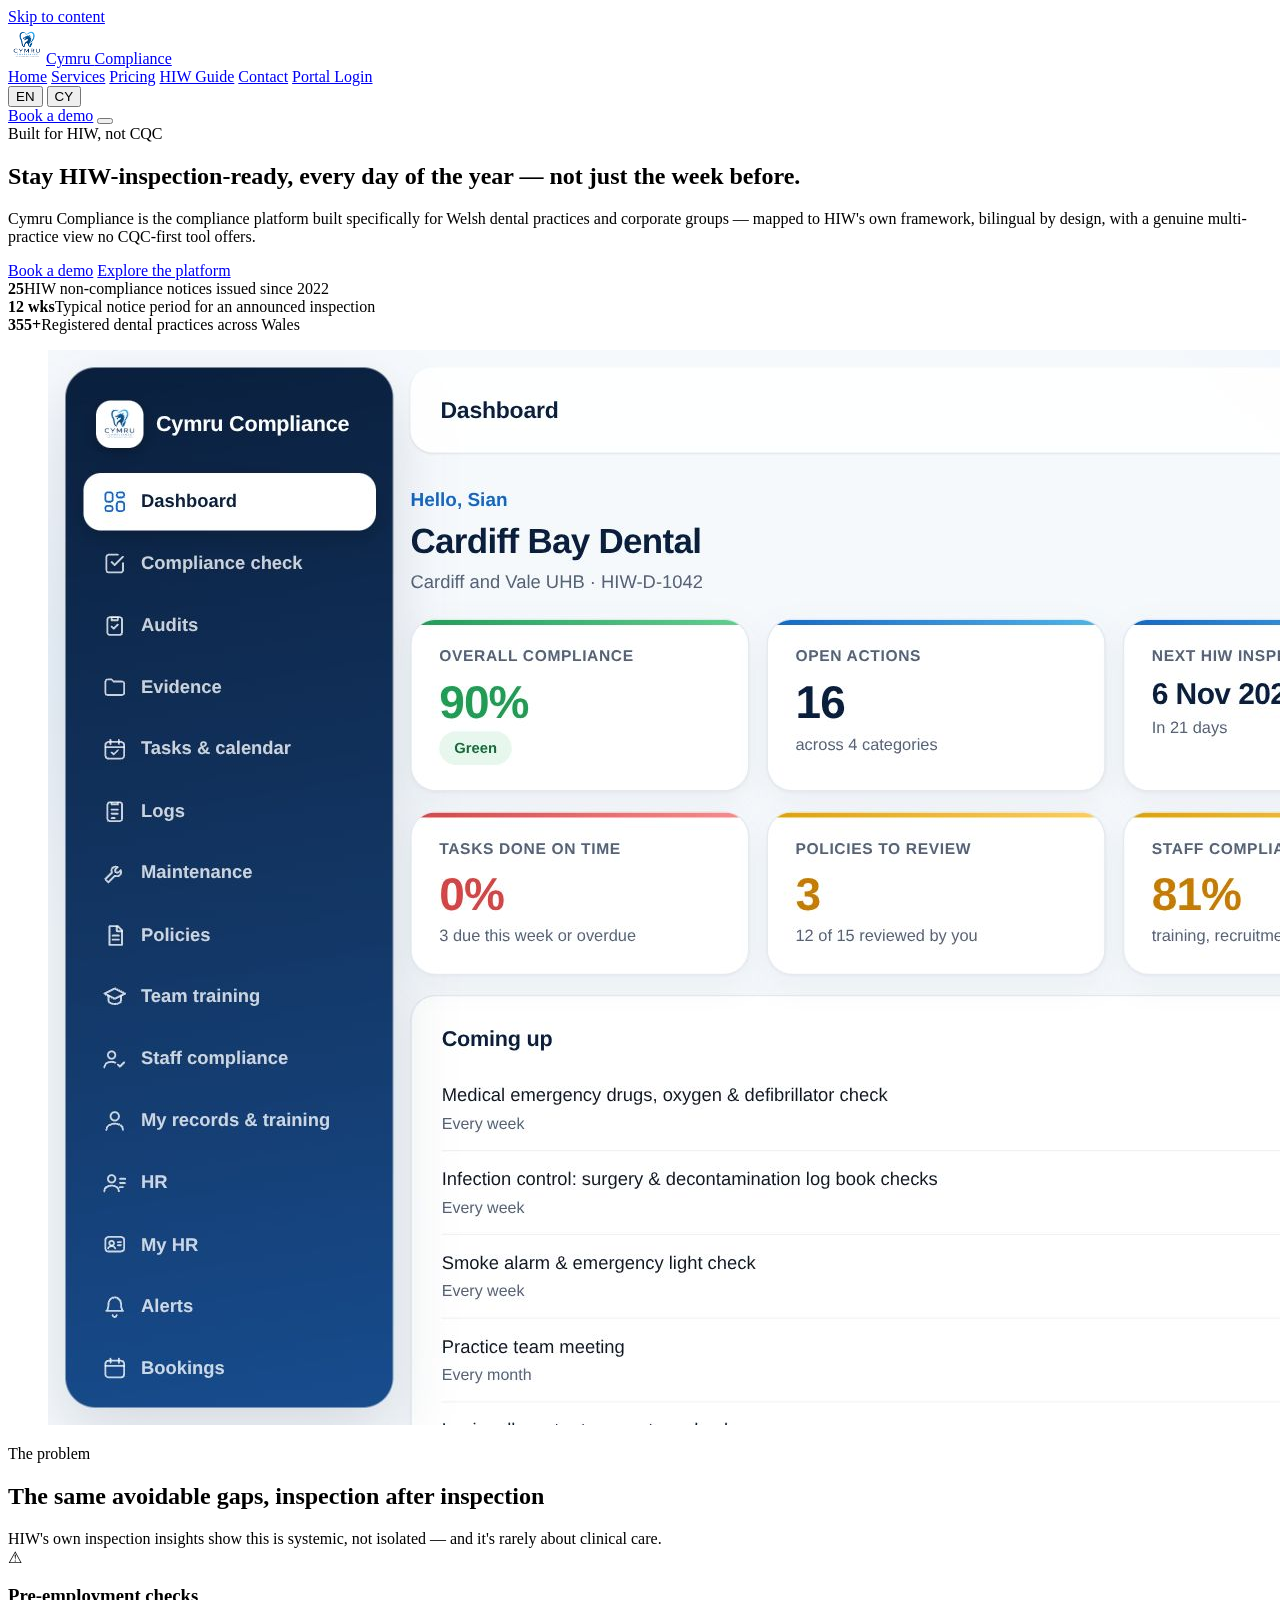
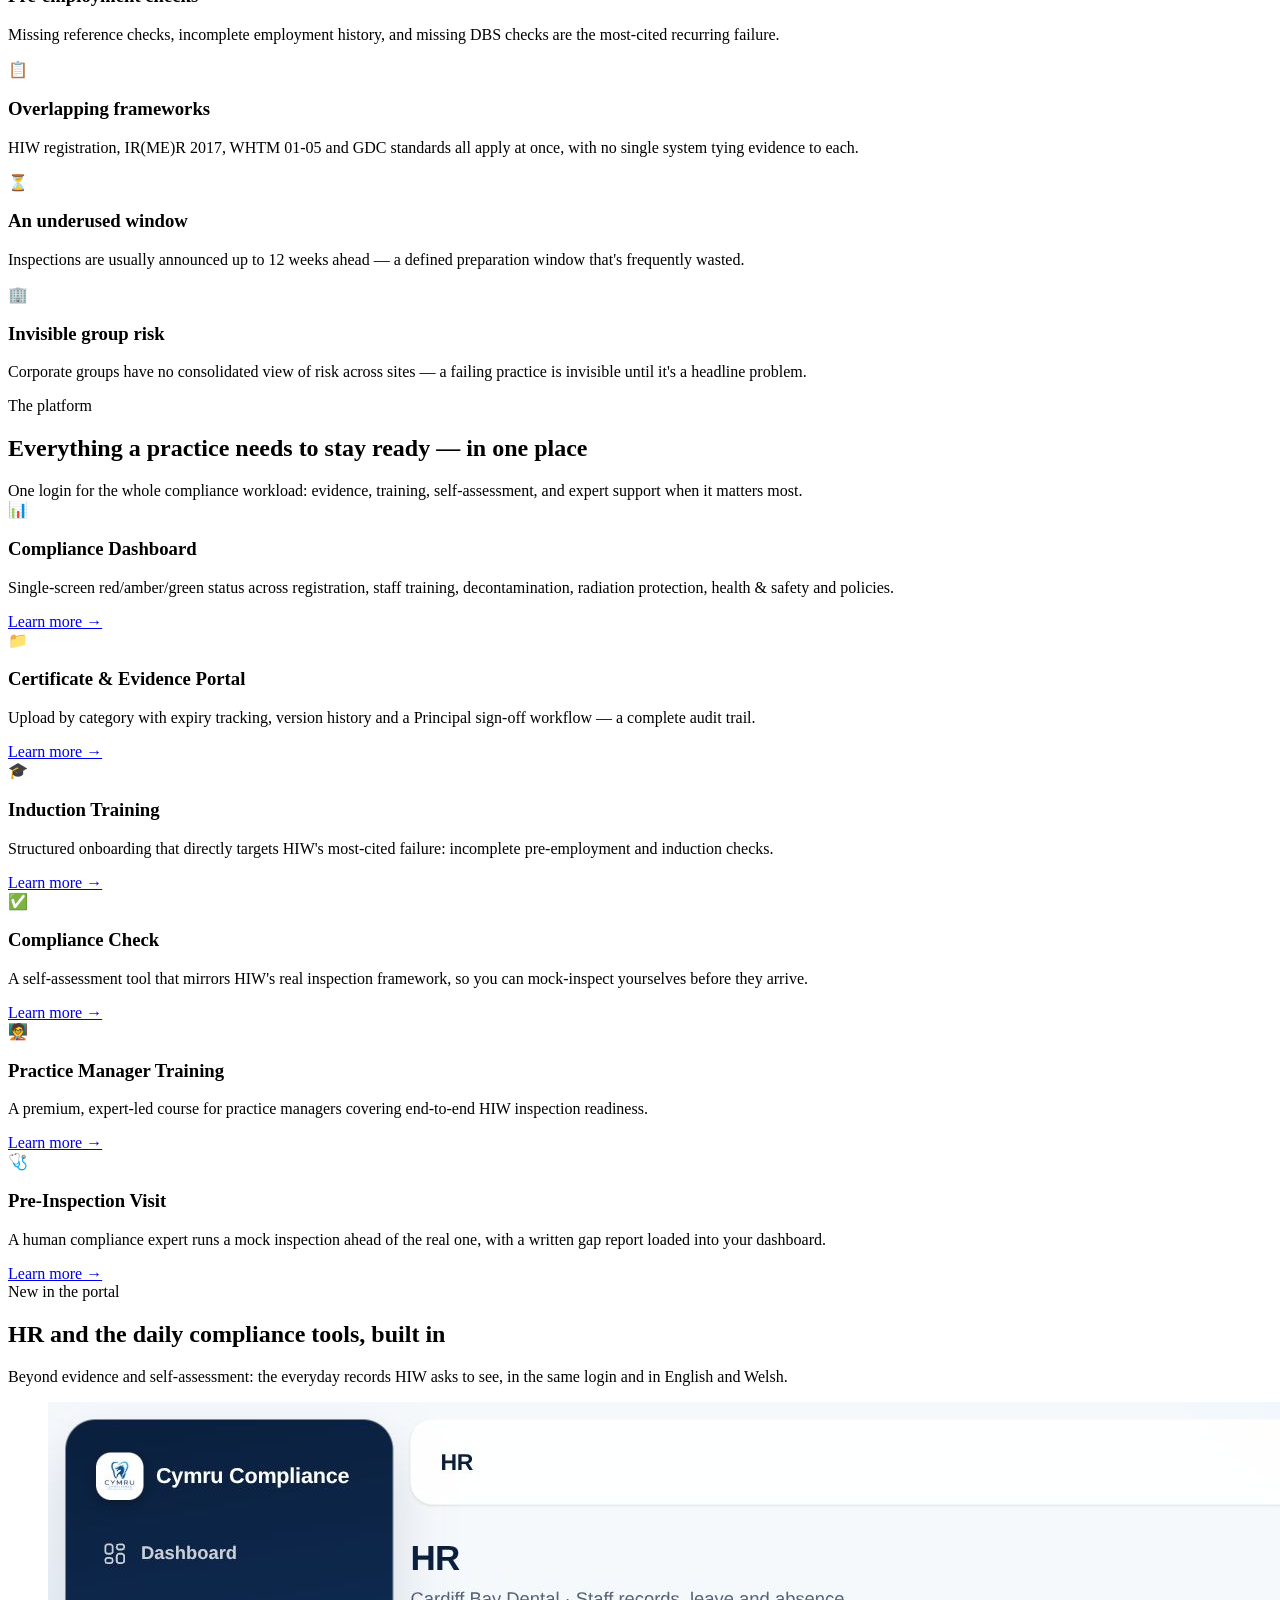
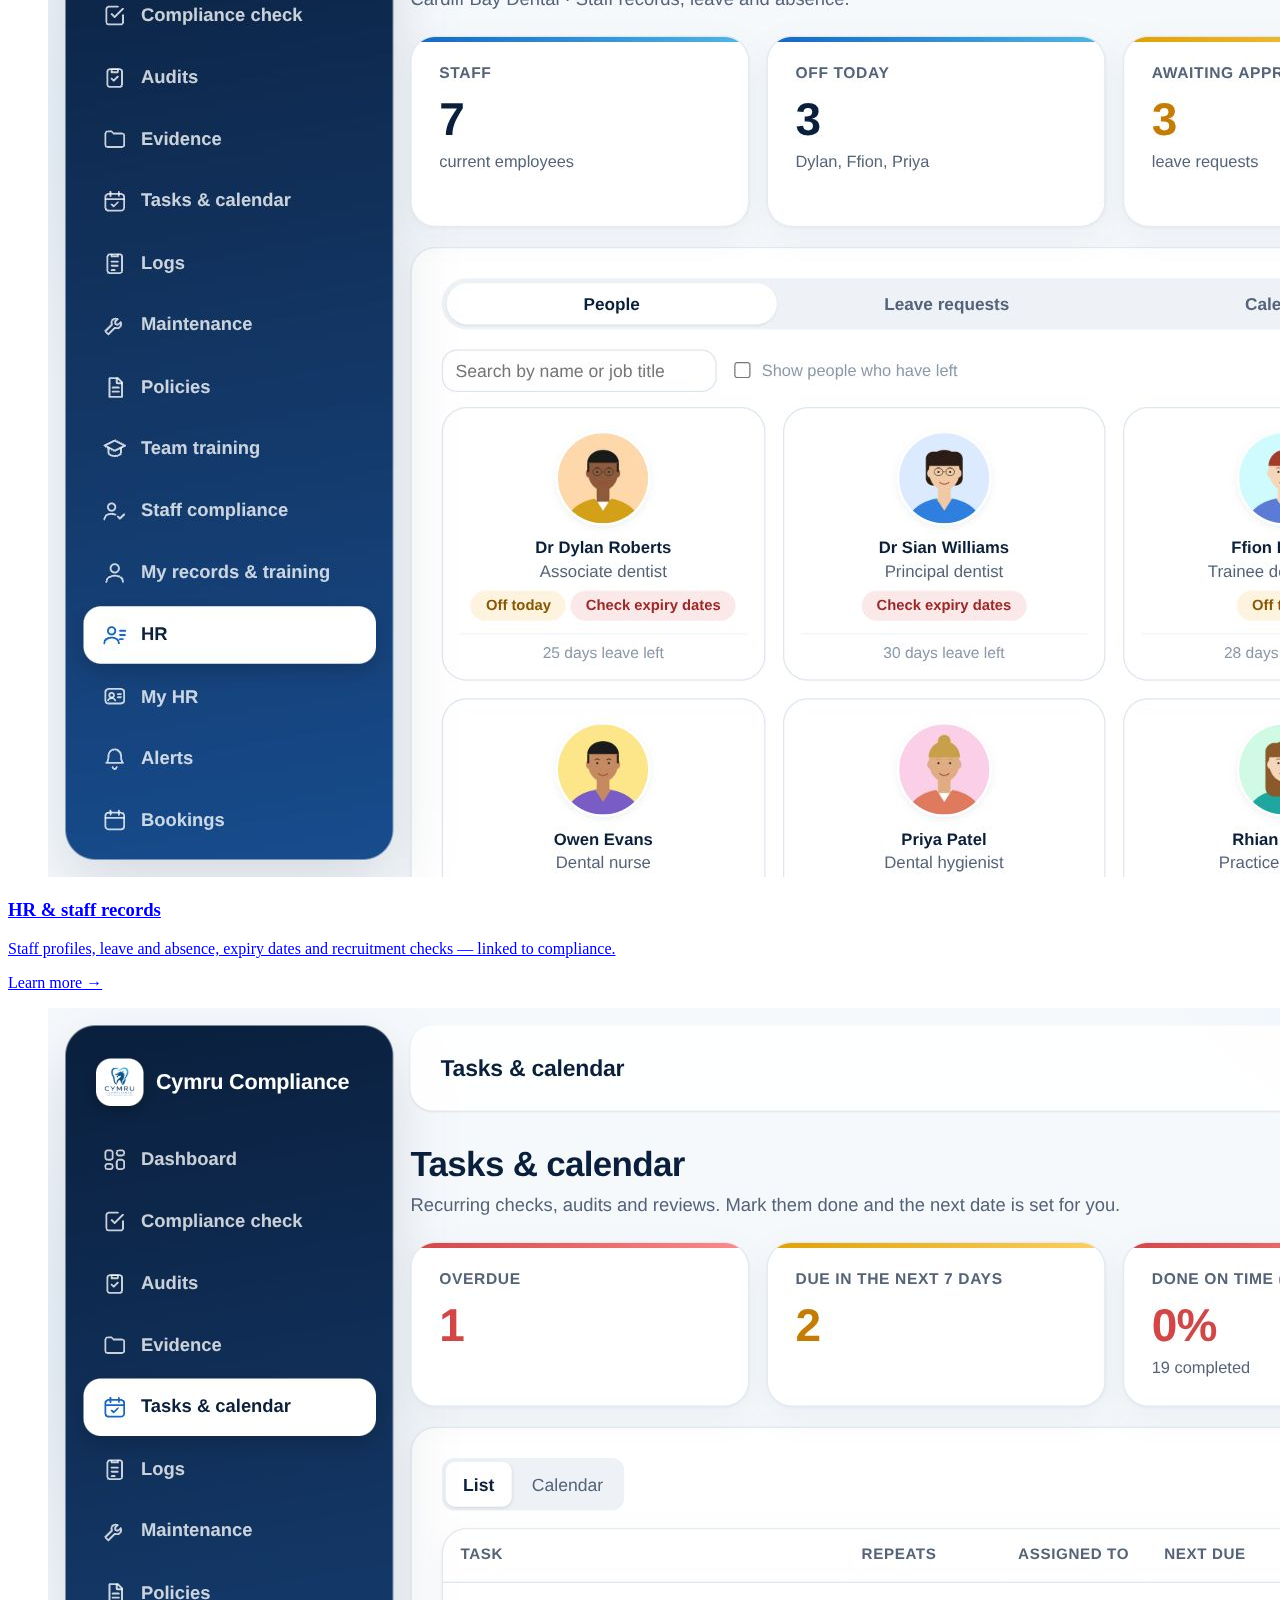
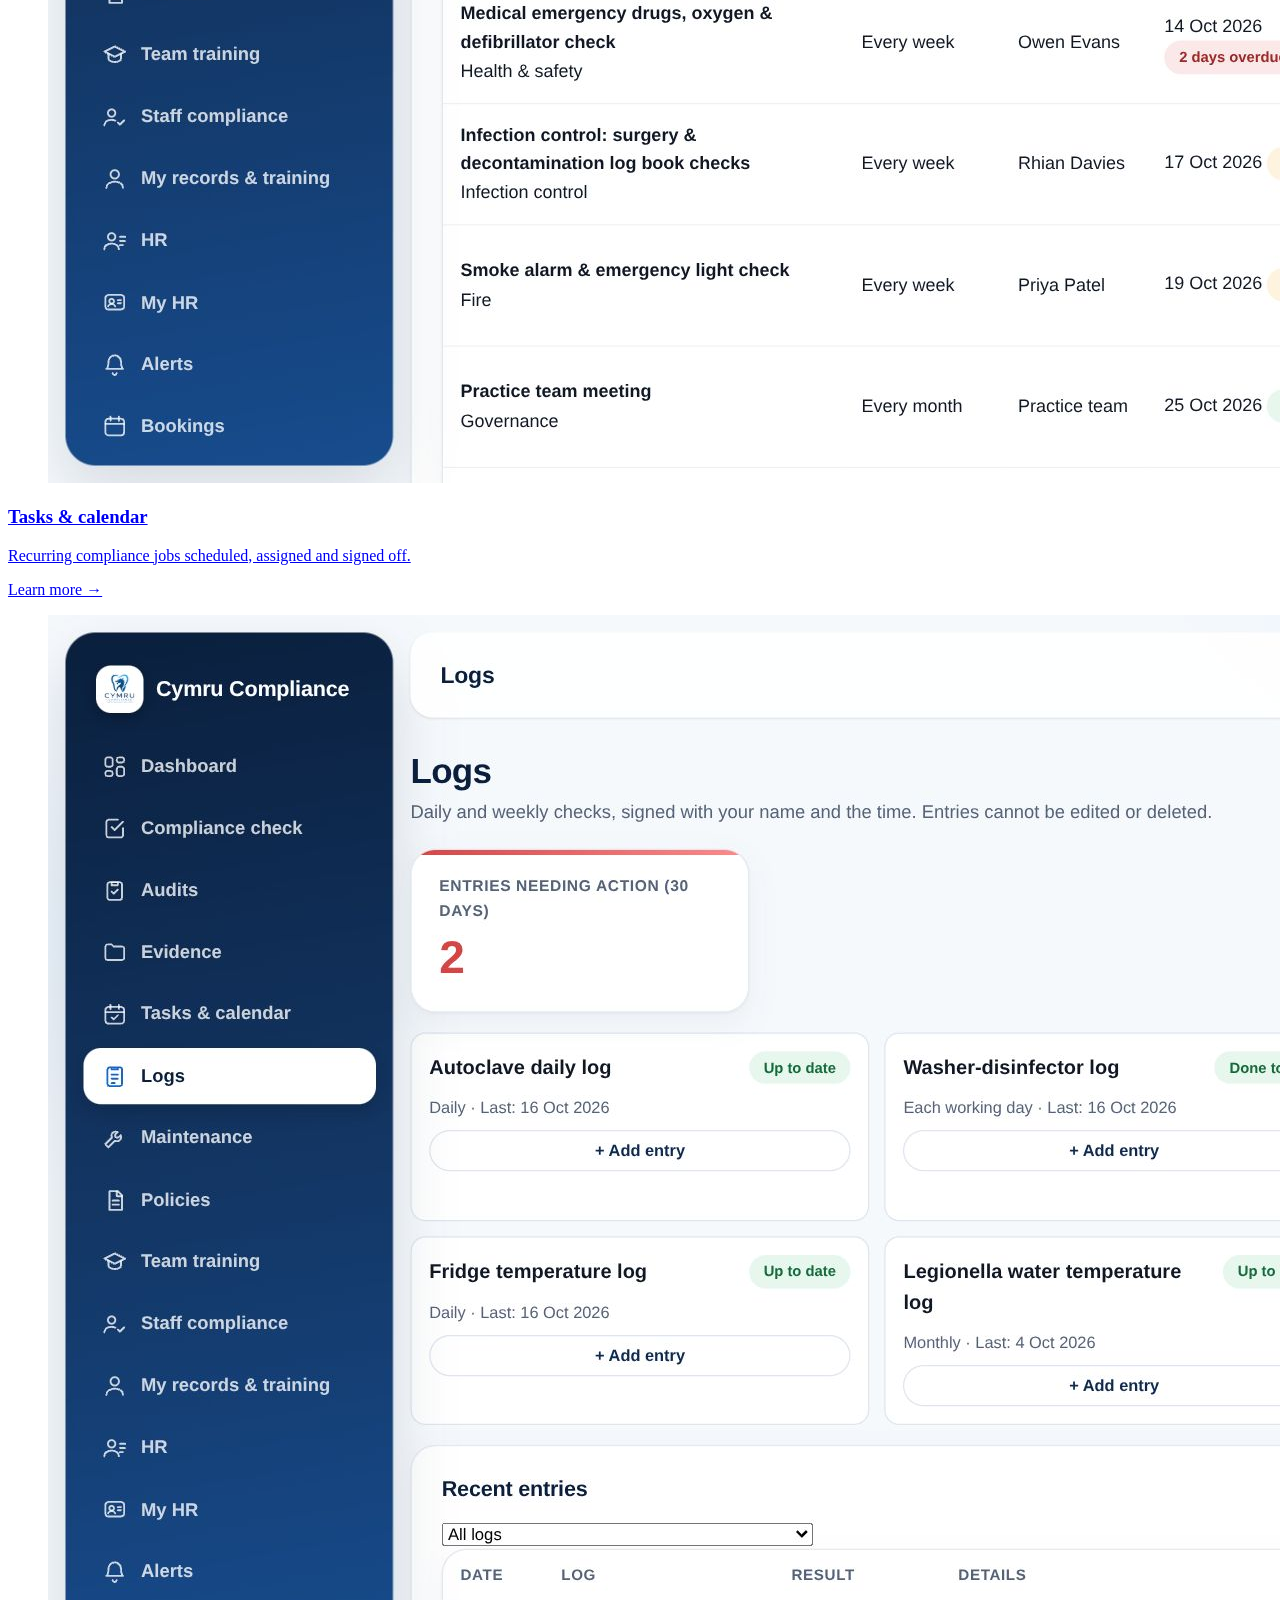
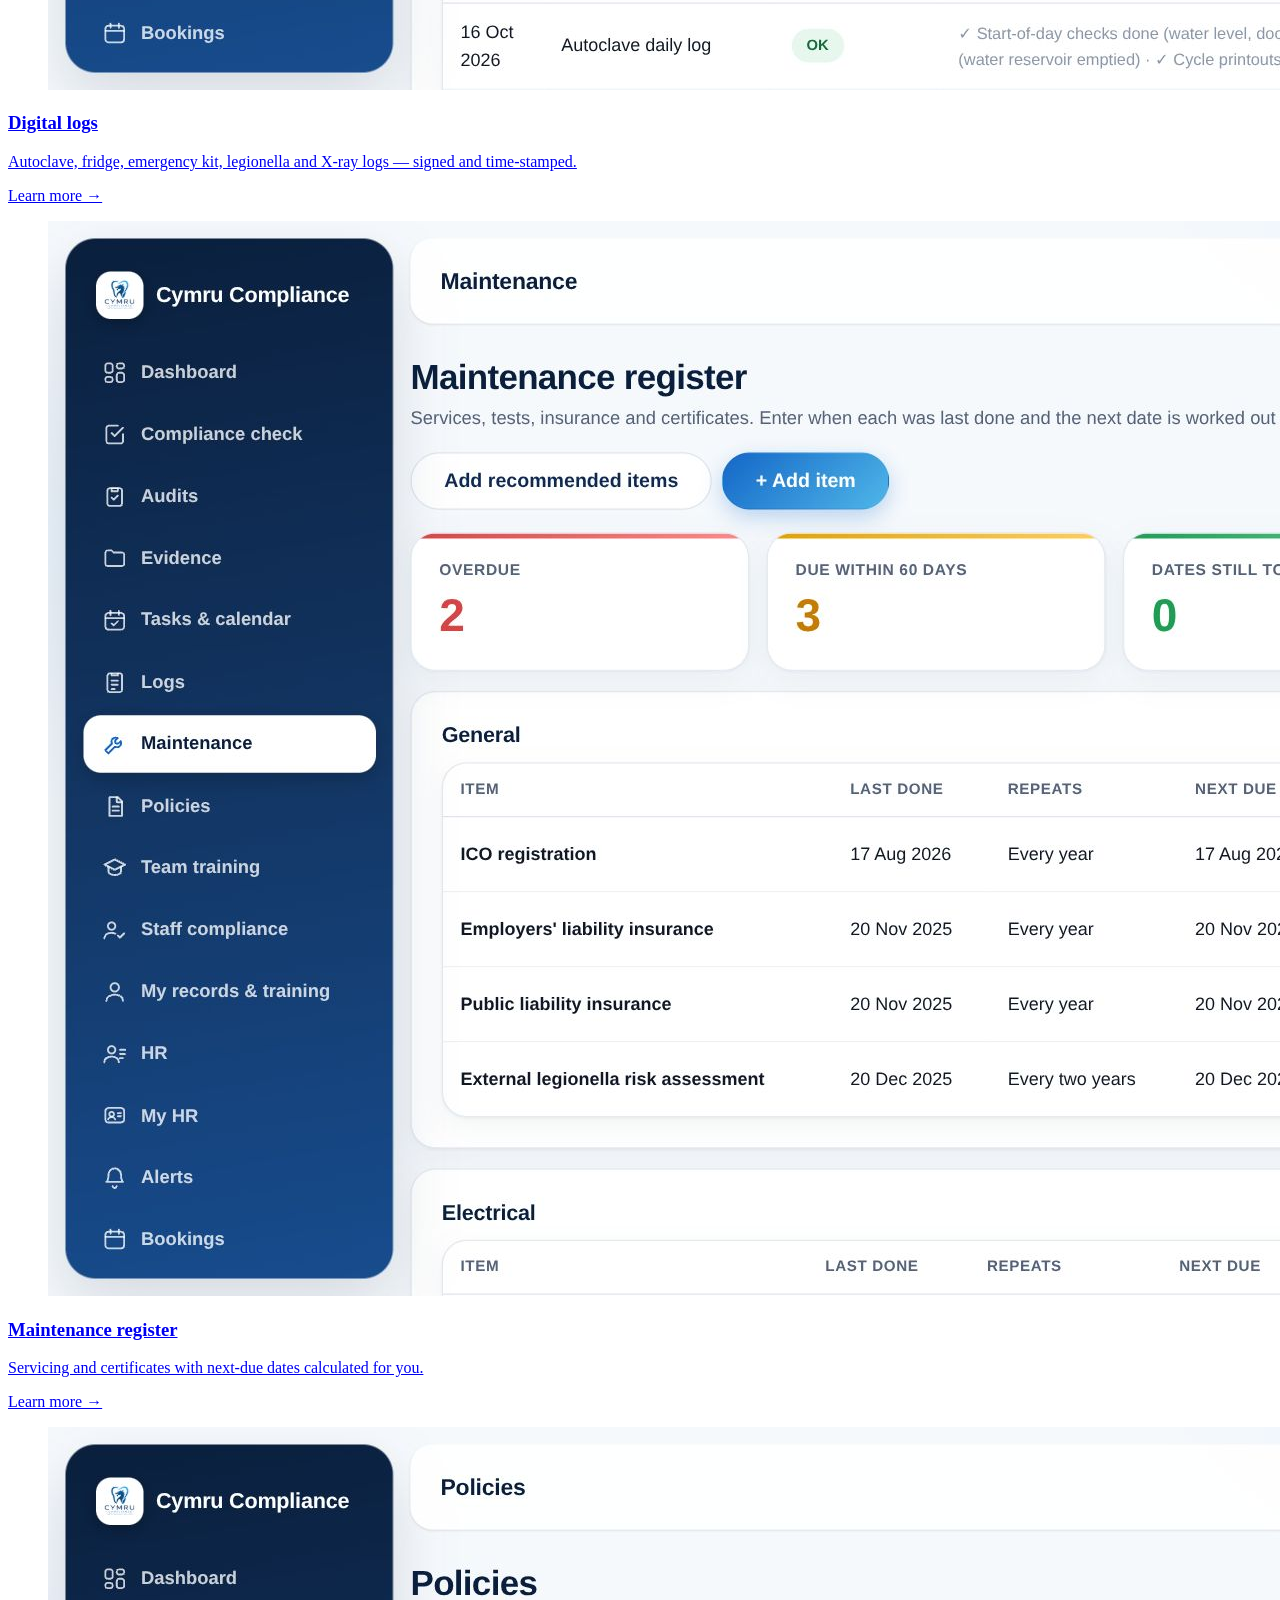
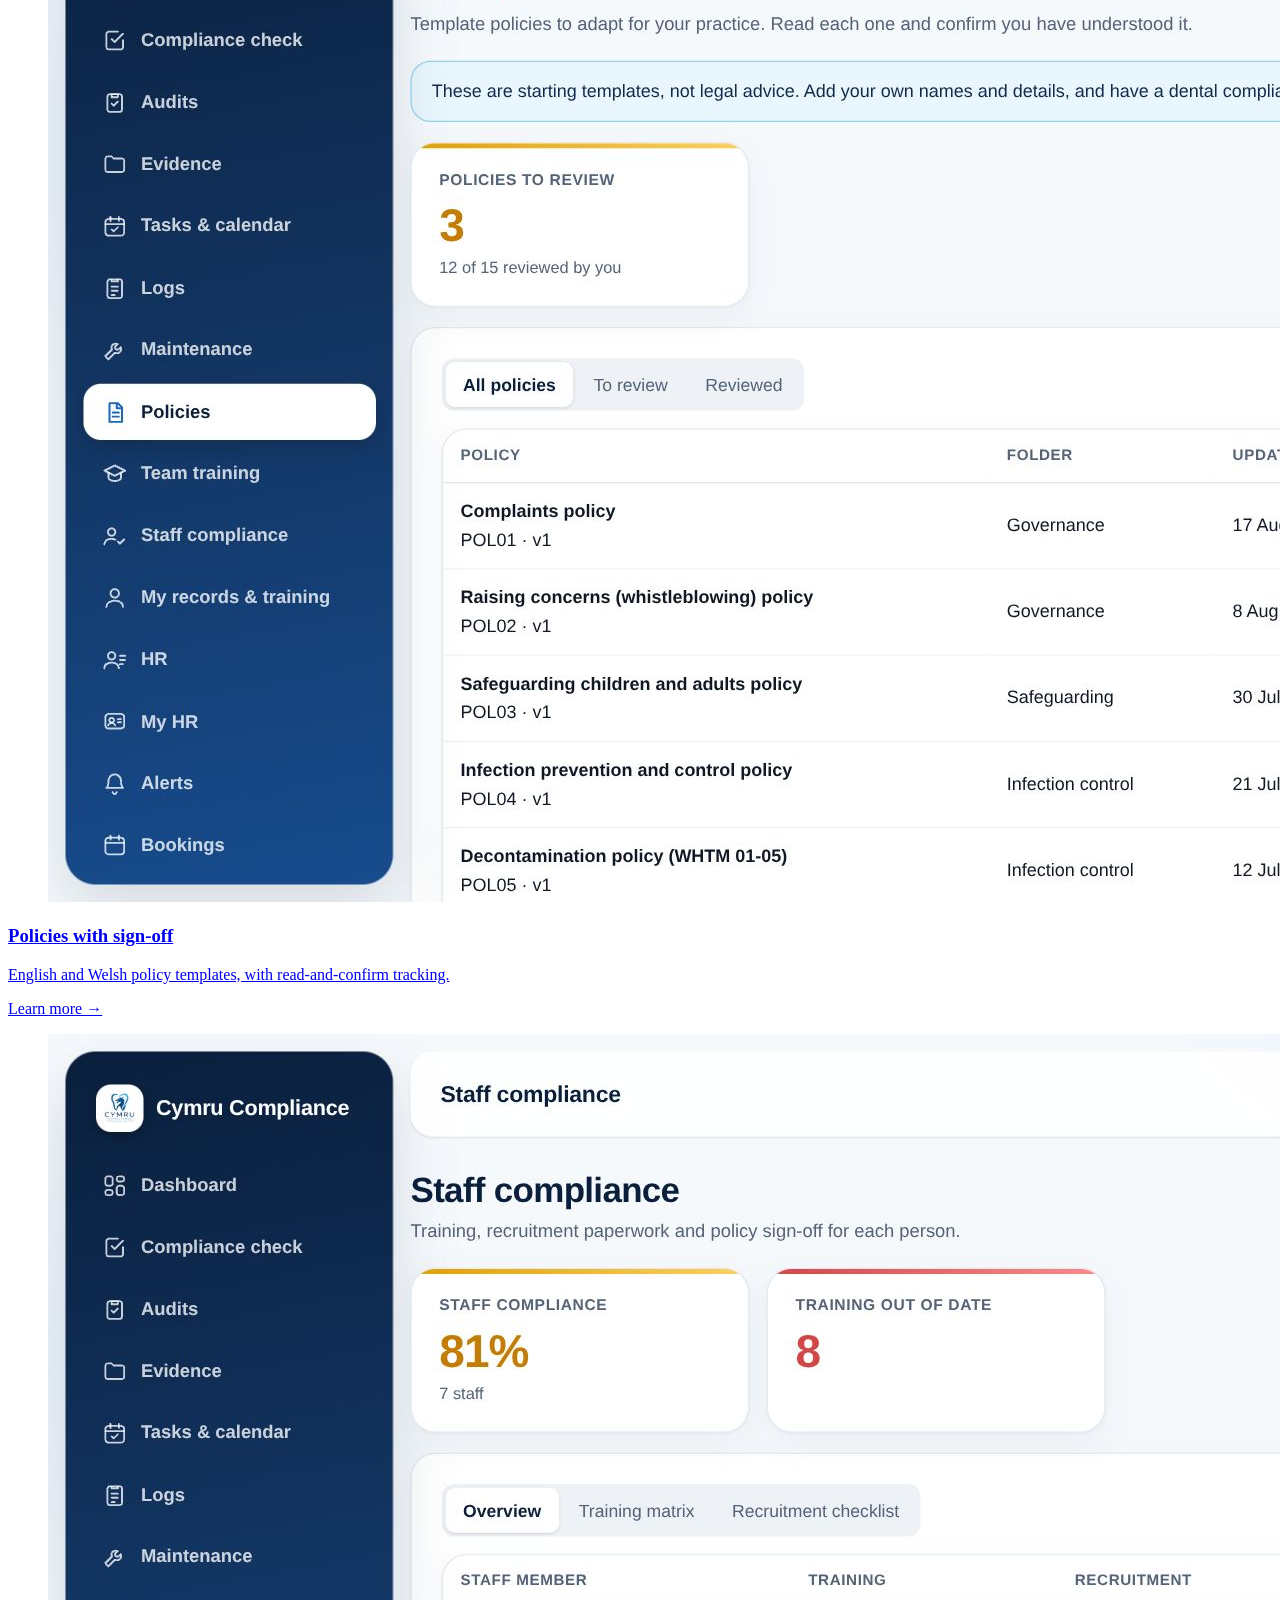
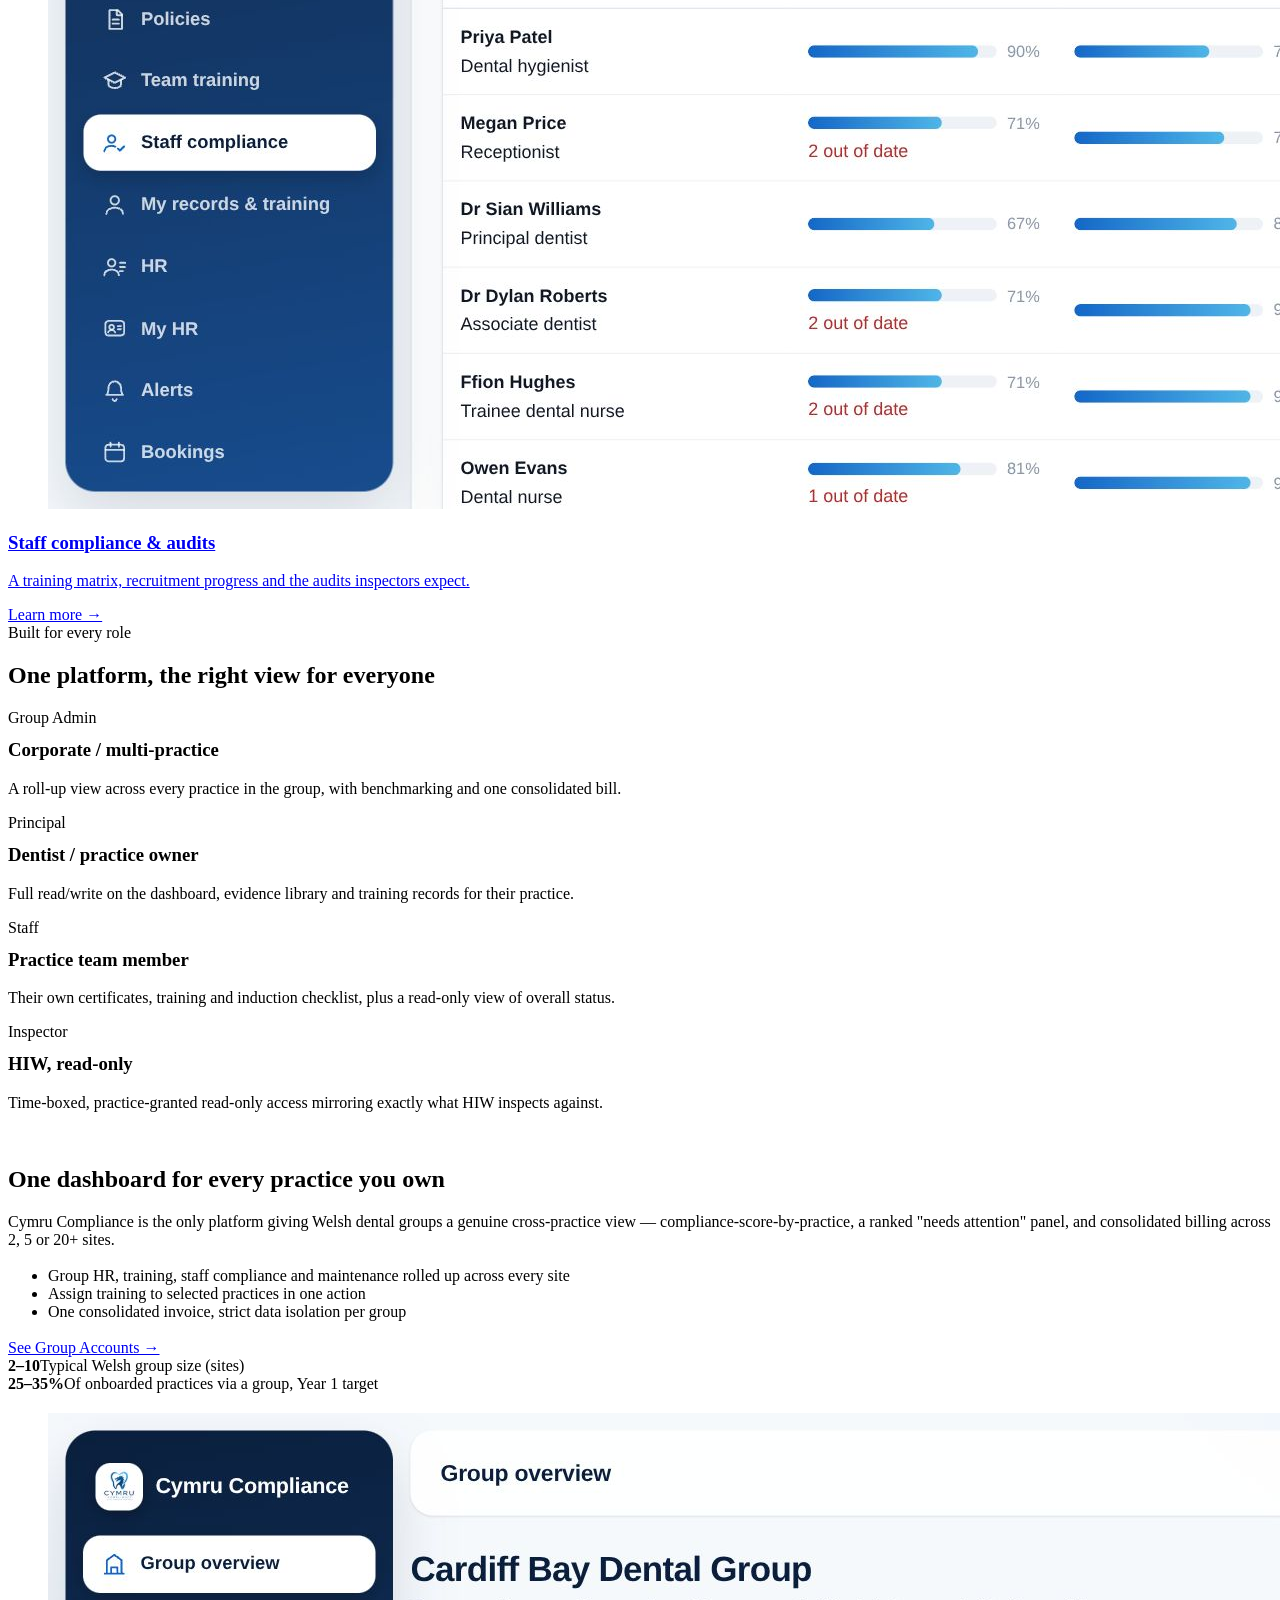
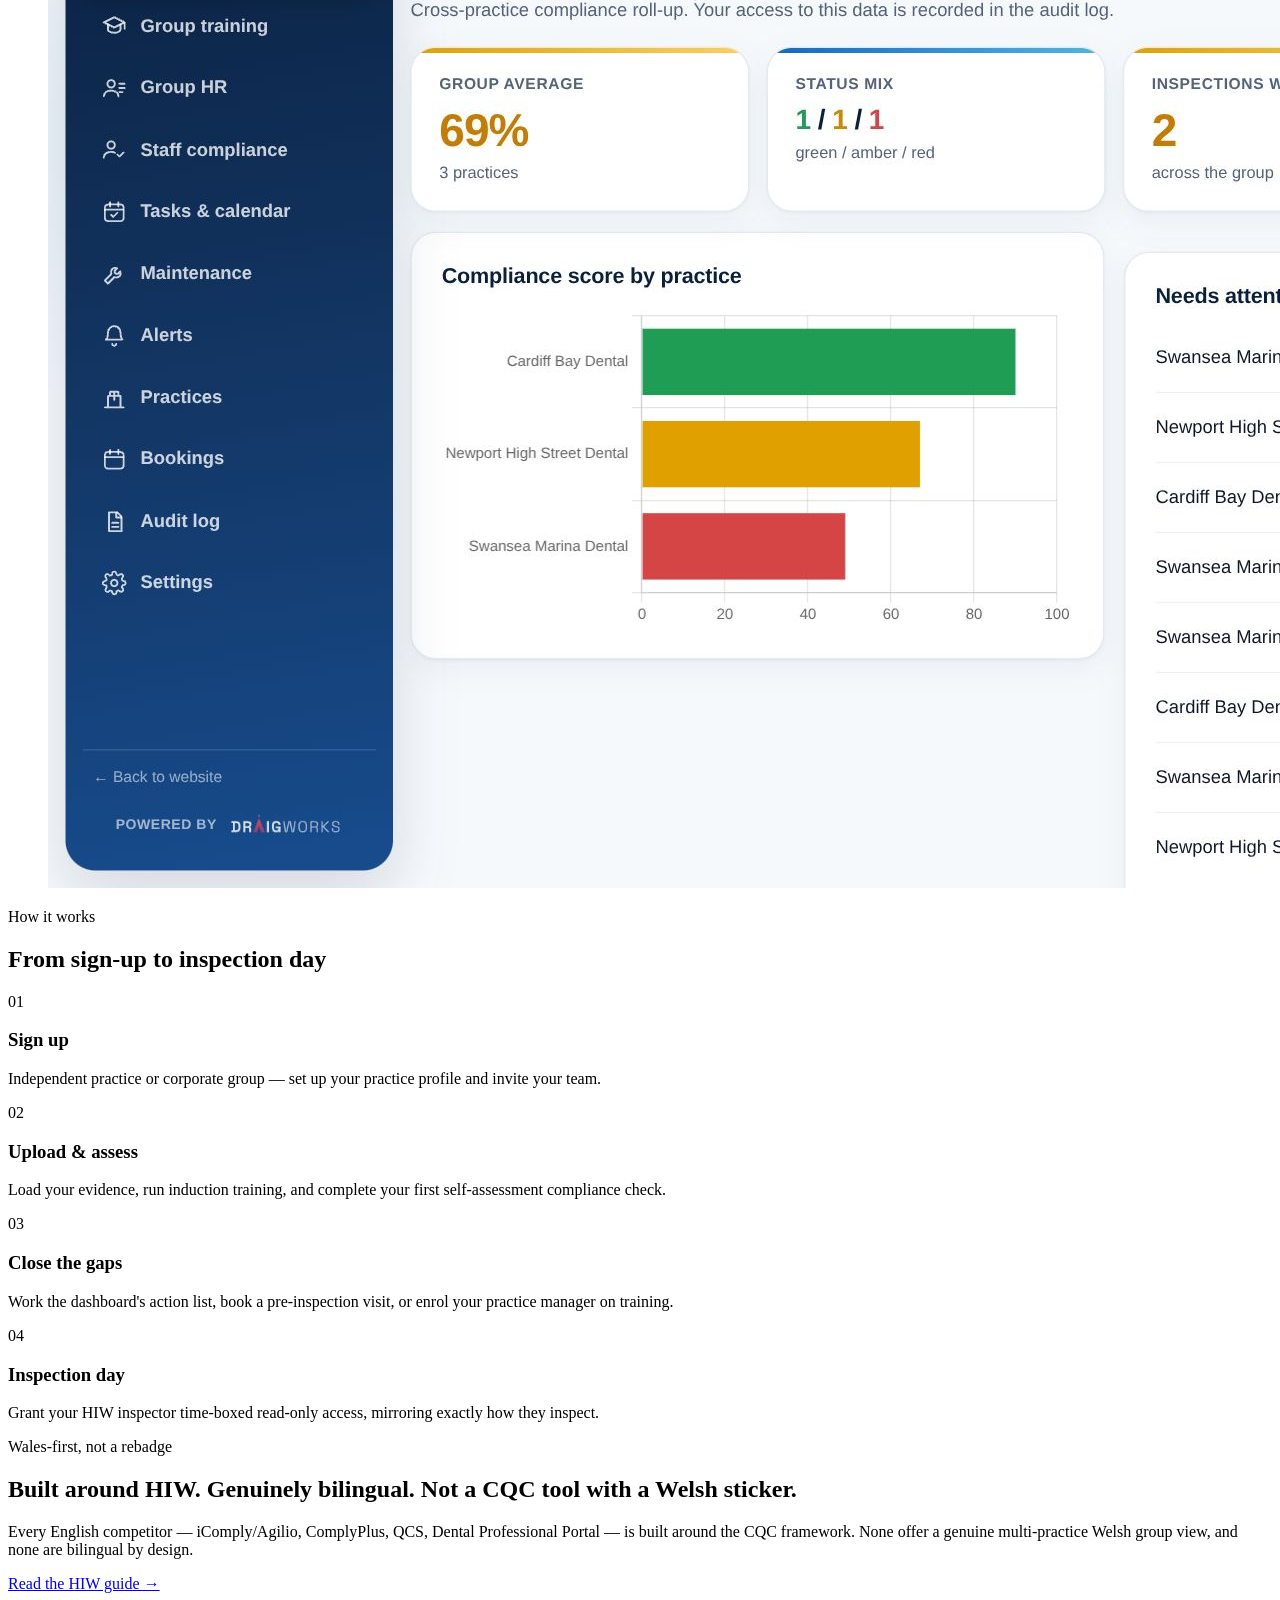
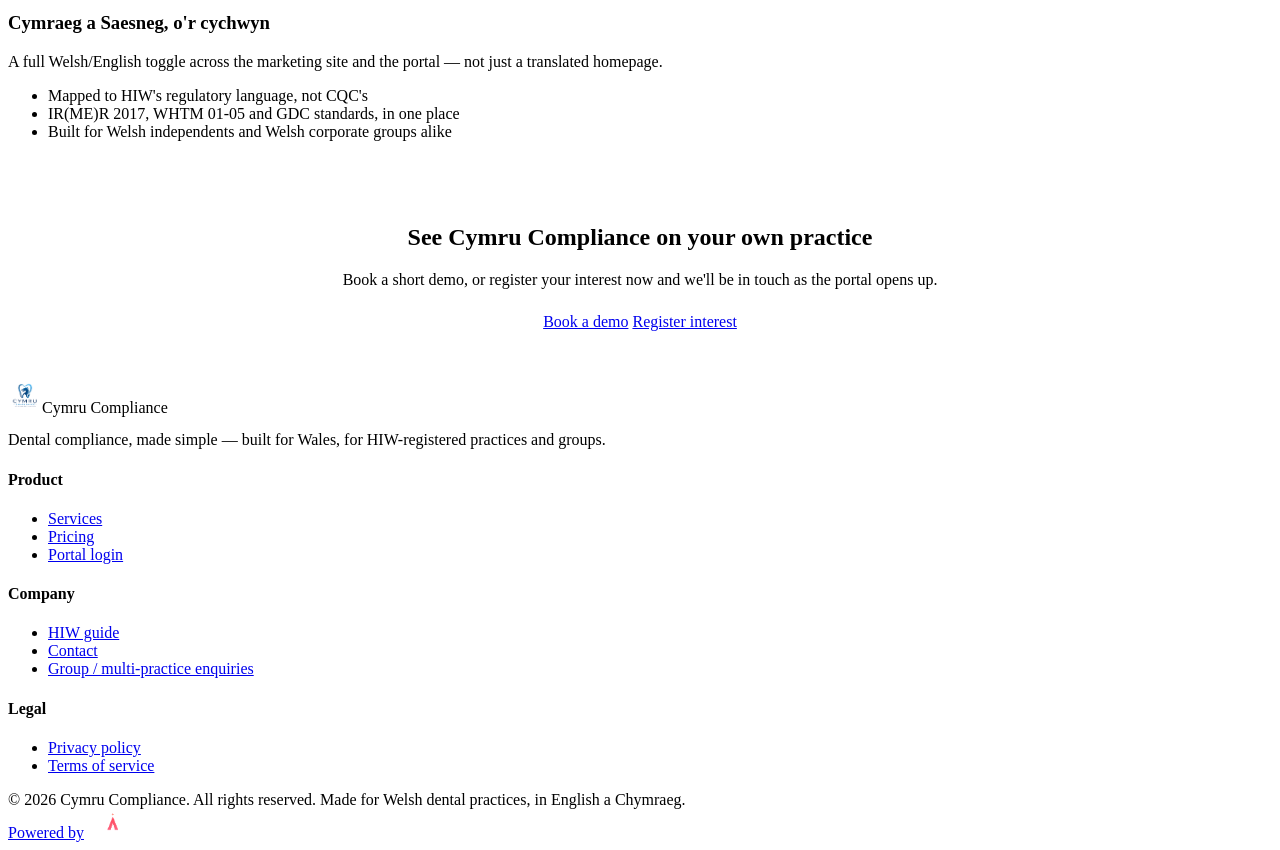
==== dental-compliance/index.html @ bd98d70f "dental-compliance "Add dental compliance portal (testing)"" ====
<!doctype html>
<html lang="en">
<head>
<meta charset="UTF-8">
<meta name="viewport" content="width=device-width, initial-scale=1">
<title>Cymru Compliance — HIW inspection-readiness for Welsh dental practices</title>
<meta name="description" content="The compliance platform built for Welsh dental practices and groups — stay HIW-inspection-ready, in English and Welsh.">
<link rel="icon" href="img/favicon-32.png" sizes="32x32">
<link rel="apple-touch-icon" href="img/apple-touch-icon.png">
<link rel="stylesheet" href="css/style.css">
</head>
<body data-page="home">
<a class="skip-link" href="#main">Skip to content</a>

<header class="site-header">
  <div class="container nav">
    <a href="index.html" class="brand"><img src="img/logo-header.png" alt="Cymru Compliance logo" width="38" height="38"><span>Cymru <span class="cy">Compliance</span></span></a>
    <nav class="nav-links" id="nav-links">
      <a href="index.html" data-i18n="nav-home">Home</a>
      <a href="services.html" data-i18n="nav-services">Services</a>
      <a href="pricing.html" data-i18n="nav-pricing">Pricing</a>
      <a href="hiw-guide.html" data-i18n="nav-hiw">HIW Guide</a>
      <a href="contact.html" data-i18n="nav-contact">Contact</a>
      <a href="portal/app.html" data-i18n="nav-portal">Portal Login</a>
    </nav>
    <div class="nav-actions">
      <div class="lang-toggle">
        <button data-lang="en" class="active">EN</button>
        <button data-lang="cy">CY</button>
      </div>
      <a href="contact.html" class="btn btn-primary desktop-only" data-i18n="nav-cta">Book a demo</a>
      <button class="nav-toggle" aria-label="Toggle navigation" aria-expanded="false">
        <span></span><span></span><span></span>
      </button>
    </div>
  </div>
</header>

<main id="main">

  <!-- HERO -->
  <section class="hero">
    <div class="container hero-grid">
      <div>
        <span class="eyebrow" data-i18n="hero-eyebrow">Built for HIW, not CQC</span>
        <h1 data-i18n="hero-title">Stay HIW-inspection-ready, every day of the year — not just the week before.</h1>
        <p class="lede" data-i18n="hero-sub">Cymru Compliance is the compliance platform built specifically for Welsh dental practices and corporate groups — mapped to HIW's own framework, bilingual by design, with a genuine multi-practice view no CQC-first tool offers.</p>
        <div class="hero-actions">
          <a href="contact.html" class="btn btn-primary btn-lg" data-i18n="hero-cta-primary">Book a demo</a>
          <a href="services.html" class="btn btn-secondary btn-lg" data-i18n="hero-cta-secondary">Explore the platform</a>
        </div>
        <div class="hero-stats">
          <div class="hero-stat"><strong>25</strong><span data-i18n="hero-stat-1">HIW non-compliance notices issued since 2022</span></div>
          <div class="hero-stat"><strong>12&nbsp;wks</strong><span data-i18n="hero-stat-2">Typical notice period for an announced inspection</span></div>
          <div class="hero-stat"><strong>355+</strong><span data-i18n="hero-stat-3">Registered dental practices across Wales</span></div>
        </div>
      </div>
      <div class="hero-visual shot-visual">
        <figure class="shot"><img src="img/screens/dashboard.jpg" alt="Cymru Compliance dashboard" width="1800" height="1075"></figure>
      </div>
    </div>
  </section>

  <!-- PROBLEM -->
  <section class="band tight">
    <div class="container">
      <div class="section-head center">
        <span class="eyebrow" data-i18n="problem-eyebrow">The problem</span>
        <h2 data-i18n="problem-title">The same avoidable gaps, inspection after inspection</h2>
        <p class="lede" style="margin:0 auto;" data-i18n="problem-sub">HIW's own inspection insights show this is systemic, not isolated — and it's rarely about clinical care.</p>
      </div>
      <div class="grid grid-4">
        <div class="card">
          <div class="icon">⚠</div>
          <h3 data-i18n="problem-1-title">Pre-employment checks</h3>
          <p data-i18n="problem-1-body">Missing reference checks, incomplete employment history, and missing DBS checks are the most-cited recurring failure.</p>
        </div>
        <div class="card">
          <div class="icon">📋</div>
          <h3 data-i18n="problem-2-title">Overlapping frameworks</h3>
          <p data-i18n="problem-2-body">HIW registration, IR(ME)R 2017, WHTM 01-05 and GDC standards all apply at once, with no single system tying evidence to each.</p>
        </div>
        <div class="card">
          <div class="icon">⏳</div>
          <h3 data-i18n="problem-3-title">An underused window</h3>
          <p data-i18n="problem-3-body">Inspections are usually announced up to 12 weeks ahead — a defined preparation window that's frequently wasted.</p>
        </div>
        <div class="card">
          <div class="icon">🏢</div>
          <h3 data-i18n="problem-4-title">Invisible group risk</h3>
          <p data-i18n="problem-4-body">Corporate groups have no consolidated view of risk across sites — a failing practice is invisible until it's a headline problem.</p>
        </div>
      </div>
    </div>
  </section>

  <!-- SOLUTION / FEATURES -->
  <section id="platform">
    <div class="container">
      <div class="section-head center">
        <span class="eyebrow" data-i18n="features-eyebrow">The platform</span>
        <h2 data-i18n="features-title">Everything a practice needs to stay ready — in one place</h2>
        <p class="lede" style="margin:0 auto;" data-i18n="features-sub">One login for the whole compliance workload: evidence, training, self-assessment, and expert support when it matters most.</p>
      </div>
      <div class="grid grid-3">
        <div class="card">
          <div class="icon">📊</div>
          <h3 data-i18n="feat-dashboard-title">Compliance Dashboard</h3>
          <p data-i18n="feat-dashboard-body">Single-screen red/amber/green status across registration, staff training, decontamination, radiation protection, health &amp; safety and policies.</p>
          <a href="services.html#dashboard" class="card-link" data-i18n="feat-learn-more">Learn more →</a>
        </div>
        <div class="card">
          <div class="icon">📁</div>
          <h3 data-i18n="feat-certs-title">Certificate &amp; Evidence Portal</h3>
          <p data-i18n="feat-certs-body">Upload by category with expiry tracking, version history and a Principal sign-off workflow — a complete audit trail.</p>
          <a href="services.html#certificates" class="card-link" data-i18n="feat-learn-more">Learn more →</a>
        </div>
        <div class="card">
          <div class="icon">🎓</div>
          <h3 data-i18n="feat-induction-title">Induction Training</h3>
          <p data-i18n="feat-induction-body">Structured onboarding that directly targets HIW's most-cited failure: incomplete pre-employment and induction checks.</p>
          <a href="services.html#induction" class="card-link" data-i18n="feat-learn-more">Learn more →</a>
        </div>
        <div class="card">
          <div class="icon">✅</div>
          <h3 data-i18n="feat-check-title">Compliance Check</h3>
          <p data-i18n="feat-check-body">A self-assessment tool that mirrors HIW's real inspection framework, so you can mock-inspect yourselves before they arrive.</p>
          <a href="services.html#compliance-check" class="card-link" data-i18n="feat-learn-more">Learn more →</a>
        </div>
        <div class="card">
          <div class="icon">🧑‍🏫</div>
          <h3 data-i18n="feat-pmtraining-title">Practice Manager Training</h3>
          <p data-i18n="feat-pmtraining-body">A premium, expert-led course for practice managers covering end-to-end HIW inspection readiness.</p>
          <a href="services.html#pm-training" class="card-link" data-i18n="feat-learn-more">Learn more →</a>
        </div>
        <div class="card">
          <div class="icon">🩺</div>
          <h3 data-i18n="feat-visit-title">Pre-Inspection Visit</h3>
          <p data-i18n="feat-visit-body">A human compliance expert runs a mock inspection ahead of the real one, with a written gap report loaded into your dashboard.</p>
          <a href="services.html#pre-inspection" class="card-link" data-i18n="feat-learn-more">Learn more →</a>
        </div>
      </div>
    </div>
  </section>

  <!-- NEW: DAY-TO-DAY TOOLS -->
  <section class="band">
    <div class="container">
      <div class="section-head center">
        <span class="eyebrow" data-i18n="new-eyebrow">New in the portal</span>
        <h2 data-i18n="new-title">HR and the daily compliance tools, built in</h2>
        <p class="lede" style="margin:0 auto;" data-i18n="new-sub">Beyond evidence and self-assessment: the everyday records HIW asks to see, in the same login and in English and Welsh.</p>
      </div>
      <div class="grid grid-3">
        <a class="card feature-card" href="services.html#hr">
          <figure class="shot"><img src="img/screens/hr.jpg" alt="HR &amp; staff records" loading="lazy" width="1800" height="1075"></figure>
          <h3 data-i18n="new-hr-title">HR &amp; staff records</h3>
          <p data-i18n="new-hr-body">Staff profiles, leave and absence, expiry dates and recruitment checks — linked to compliance.</p>
          <span class="card-link" data-i18n="feat-learn-more">Learn more →</span>
        </a>
        <a class="card feature-card" href="services.html#tasks">
          <figure class="shot"><img src="img/screens/tasks.jpg" alt="Tasks &amp; calendar" loading="lazy" width="1800" height="1075"></figure>
          <h3 data-i18n="new-tasks-title">Tasks &amp; calendar</h3>
          <p data-i18n="new-tasks-body">Recurring compliance jobs scheduled, assigned and signed off.</p>
          <span class="card-link" data-i18n="feat-learn-more">Learn more →</span>
        </a>
        <a class="card feature-card" href="services.html#logs">
          <figure class="shot"><img src="img/screens/logs.jpg" alt="Digital logs" loading="lazy" width="1800" height="1075"></figure>
          <h3 data-i18n="new-logs-title">Digital logs</h3>
          <p data-i18n="new-logs-body">Autoclave, fridge, emergency kit, legionella and X-ray logs — signed and time-stamped.</p>
          <span class="card-link" data-i18n="feat-learn-more">Learn more →</span>
        </a>
        <a class="card feature-card" href="services.html#maintenance">
          <figure class="shot"><img src="img/screens/maintenance.jpg" alt="Maintenance register" loading="lazy" width="1800" height="1075"></figure>
          <h3 data-i18n="new-maintenance-title">Maintenance register</h3>
          <p data-i18n="new-maintenance-body">Servicing and certificates with next-due dates calculated for you.</p>
          <span class="card-link" data-i18n="feat-learn-more">Learn more →</span>
        </a>
        <a class="card feature-card" href="services.html#policies">
          <figure class="shot"><img src="img/screens/policies.jpg" alt="Policies with sign-off" loading="lazy" width="1800" height="1075"></figure>
          <h3 data-i18n="new-policies-title">Policies with sign-off</h3>
          <p data-i18n="new-policies-body">English and Welsh policy templates, with read-and-confirm tracking.</p>
          <span class="card-link" data-i18n="feat-learn-more">Learn more →</span>
        </a>
        <a class="card feature-card" href="services.html#staff-compliance">
          <figure class="shot"><img src="img/screens/staff-compliance.jpg" alt="Staff compliance &amp; audits" loading="lazy" width="1800" height="1075"></figure>
          <h3 data-i18n="new-staff-compliance-title">Staff compliance &amp; audits</h3>
          <p data-i18n="new-staff-compliance-body">A training matrix, recruitment progress and the audits inspectors expect.</p>
          <span class="card-link" data-i18n="feat-learn-more">Learn more →</span>
        </a>
      </div>
    </div>
  </section>

  <!-- ACCESS TIERS -->
  <section class="band">
    <div class="container">
      <div class="section-head center">
        <span class="eyebrow" data-i18n="tiers-eyebrow">Built for every role</span>
        <h2 data-i18n="tiers-title">One platform, the right view for everyone</h2>
      </div>
      <div class="grid grid-4">
        <div class="card">
          <span class="tag navy" data-i18n="tier-groupadmin-tag">Group Admin</span>
          <h3 style="margin-top:12px;" data-i18n="tier-groupadmin-title">Corporate / multi-practice</h3>
          <p data-i18n="tier-groupadmin-body">A roll-up view across every practice in the group, with benchmarking and one consolidated bill.</p>
        </div>
        <div class="card">
          <span class="tag" data-i18n="tier-principal-tag">Principal</span>
          <h3 style="margin-top:12px;" data-i18n="tier-principal-title">Dentist / practice owner</h3>
          <p data-i18n="tier-principal-body">Full read/write on the dashboard, evidence library and training records for their practice.</p>
        </div>
        <div class="card">
          <span class="tag" data-i18n="tier-staff-tag">Staff</span>
          <h3 style="margin-top:12px;" data-i18n="tier-staff-title">Practice team member</h3>
          <p data-i18n="tier-staff-body">Their own certificates, training and induction checklist, plus a read-only view of overall status.</p>
        </div>
        <div class="card">
          <span class="tag amber" data-i18n="tier-inspector-tag">Inspector</span>
          <h3 style="margin-top:12px;" data-i18n="tier-inspector-title">HIW, read-only</h3>
          <p data-i18n="tier-inspector-body">Time-boxed, practice-granted read-only access mirroring exactly what HIW inspects against.</p>
        </div>
      </div>
    </div>
  </section>

  <!-- GROUPS CALLOUT -->
  <section class="band-navy">
    <div class="container">
      <div class="hero-grid">
        <div>
          <span class="eyebrow" style="background:rgba(255,255,255,0.12);color:#fff;" data-i18n="groups-eyebrow">For corporate groups</span>
          <h2 data-i18n="groups-title">One dashboard for every practice you own</h2>
          <p data-i18n="groups-body">Cymru Compliance is the only platform giving Welsh dental groups a genuine cross-practice view — compliance-score-by-practice, a ranked "needs attention" panel, and consolidated billing across 2, 5 or 20+ sites.</p>
          <ul class="card-list light" style="margin:18px 0;">
            <li data-i18n="groups-li-1">Group HR, training, staff compliance and maintenance rolled up across every site</li>
            <li data-i18n="groups-li-2">Assign training to selected practices in one action</li>
            <li data-i18n="groups-li-3">One consolidated invoice, strict data isolation per group</li>
          </ul>
          <div class="hero-actions">
            <a href="services.html#groups" class="btn btn-ghost" data-i18n="groups-cta">See Group Accounts →</a>
          </div>
        </div>
        <div>
          <div class="stat-strip">
            <div><strong>2–10</strong><span data-i18n="groups-stat-1">Typical Welsh group size (sites)</span></div>
            <div><strong>25–35%</strong><span data-i18n="groups-stat-2">Of onboarded practices via a group, Year 1 target</span></div>
          </div>
          <figure class="shot" style="margin-top:20px;"><img src="img/screens/group.jpg" alt="Group overview dashboard" loading="lazy" width="1800" height="1075"></figure>
        </div>
      </div>
    </div>
  </section>

  <!-- JOURNEY -->
  <section>
    <div class="container">
      <div class="section-head center">
        <span class="eyebrow" data-i18n="journey-eyebrow">How it works</span>
        <h2 data-i18n="journey-title">From sign-up to inspection day</h2>
      </div>
      <div class="steps">
        <div class="step">
          <span class="num">01</span>
          <h3 data-i18n="journey-1-title">Sign up</h3>
          <p data-i18n="journey-1-body">Independent practice or corporate group — set up your practice profile and invite your team.</p>
        </div>
        <div class="step">
          <span class="num">02</span>
          <h3 data-i18n="journey-2-title">Upload &amp; assess</h3>
          <p data-i18n="journey-2-body">Load your evidence, run induction training, and complete your first self-assessment compliance check.</p>
        </div>
        <div class="step">
          <span class="num">03</span>
          <h3 data-i18n="journey-3-title">Close the gaps</h3>
          <p data-i18n="journey-3-body">Work the dashboard's action list, book a pre-inspection visit, or enrol your practice manager on training.</p>
        </div>
        <div class="step">
          <span class="num">04</span>
          <h3 data-i18n="journey-4-title">Inspection day</h3>
          <p data-i18n="journey-4-body">Grant your HIW inspector time-boxed read-only access, mirroring exactly how they inspect.</p>
        </div>
      </div>
    </div>
  </section>

  <!-- WHY WALES -->
  <section class="band tight">
    <div class="container hero-grid">
      <div>
        <span class="eyebrow" data-i18n="wales-eyebrow">Wales-first, not a rebadge</span>
        <h2 data-i18n="wales-title">Built around HIW. Genuinely bilingual. Not a CQC tool with a Welsh sticker.</h2>
        <p data-i18n="wales-body">Every English competitor — iComply/Agilio, ComplyPlus, QCS, Dental Professional Portal — is built around the CQC framework. None offer a genuine multi-practice Welsh group view, and none are bilingual by design.</p>
        <a href="hiw-guide.html" class="btn btn-secondary" data-i18n="wales-cta">Read the HIW guide →</a>
      </div>
      <div class="card">
        <h3 data-i18n="wales-card-title">Cymraeg a Saesneg, o'r cychwyn</h3>
        <p data-i18n="wales-card-body">A full Welsh/English toggle across the marketing site and the portal — not just a translated homepage.</p>
        <ul class="card-list">
          <li data-i18n="wales-li-1">Mapped to HIW's regulatory language, not CQC's</li>
          <li data-i18n="wales-li-2">IR(ME)R 2017, WHTM 01-05 and GDC standards, in one place</li>
          <li data-i18n="wales-li-3">Built for Welsh independents and Welsh corporate groups alike</li>
        </ul>
      </div>
    </div>
  </section>

  <!-- CTA -->
  <section>
    <div class="container">
      <div class="card" style="padding:48px;text-align:center;background:linear-gradient(160deg,var(--sky-100),var(--white));border:none;">
        <h2 data-i18n="cta-title">See Cymru Compliance on your own practice</h2>
        <p class="lede" style="margin:0 auto 24px;" data-i18n="cta-body">Book a short demo, or register your interest now and we'll be in touch as the portal opens up.</p>
        <div class="hero-actions" style="justify-content:center;">
          <a href="contact.html" class="btn btn-primary btn-lg" data-i18n="cta-primary">Book a demo</a>
          <a href="contact.html#interest" class="btn btn-secondary btn-lg" data-i18n="cta-secondary">Register interest</a>
        </div>
      </div>
    </div>
  </section>

</main>

<footer class="site-footer">
  <div class="container">
    <div class="footer-grid">
      <div>
        <div class="brand"><img src="img/logo-header.png" alt="Cymru Compliance logo" style="width:34px;height:34px;"><span>Cymru Compliance</span></div>
        <p class="small" data-i18n="footer-tagline" style="margin-top:14px;">Dental compliance, made simple — built for Wales, for HIW-registered practices and groups.</p>
      </div>
      <div>
        <h4 data-i18n="footer-product">Product</h4>
        <ul>
          <li><a href="services.html" data-i18n="footer-services">Services</a></li>
          <li><a href="pricing.html" data-i18n="footer-pricing">Pricing</a></li>
          <li><a href="portal/app.html" data-i18n="footer-portal">Portal login</a></li>
        </ul>
      </div>
      <div>
        <h4 data-i18n="footer-company">Company</h4>
        <ul>
          <li><a href="hiw-guide.html" data-i18n="footer-hiw">HIW guide</a></li>
          <li><a href="contact.html" data-i18n="footer-contact">Contact</a></li>
          <li><a href="contact.html#group" data-i18n="footer-group">Group / multi-practice enquiries</a></li>
        </ul>
      </div>
      <div>
        <h4 data-i18n="footer-legal">Legal</h4>
        <ul>
          <li><a href="#" data-i18n="footer-privacy">Privacy policy</a></li>
          <li><a href="#" data-i18n="footer-terms">Terms of service</a></li>
        </ul>
      </div>
    </div>
    <div class="footer-bottom">
      <span>&copy; <span data-year></span> Cymru Compliance. <span data-i18n="footer-rights">All rights reserved.</span></span>
      <span data-i18n="footer-madefor">Made for Welsh dental practices, in English a Chymraeg.</span>
    </div>
  </div>
</footer>

<script src="js/site-config.js"></script>
<script src="js/translations.js"></script>
<script src="js/main.js"></script>
</body>
</html>
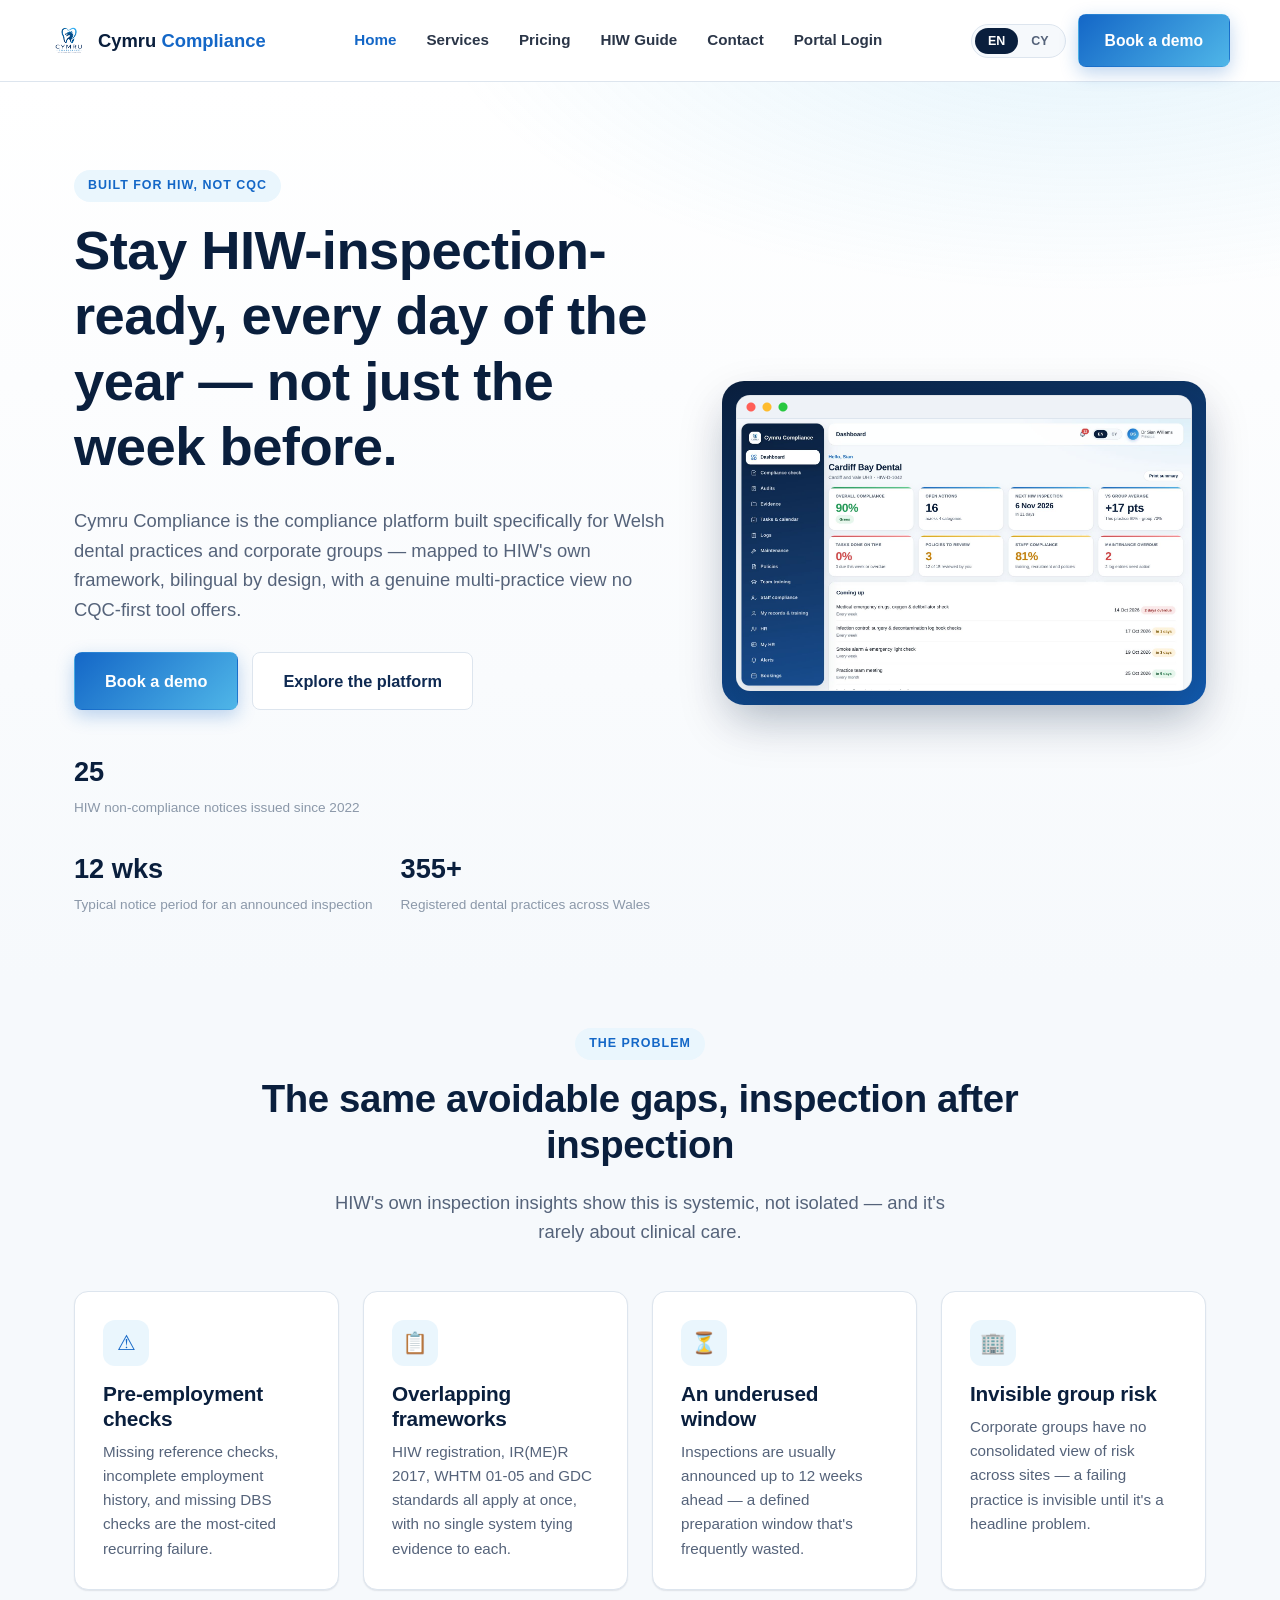
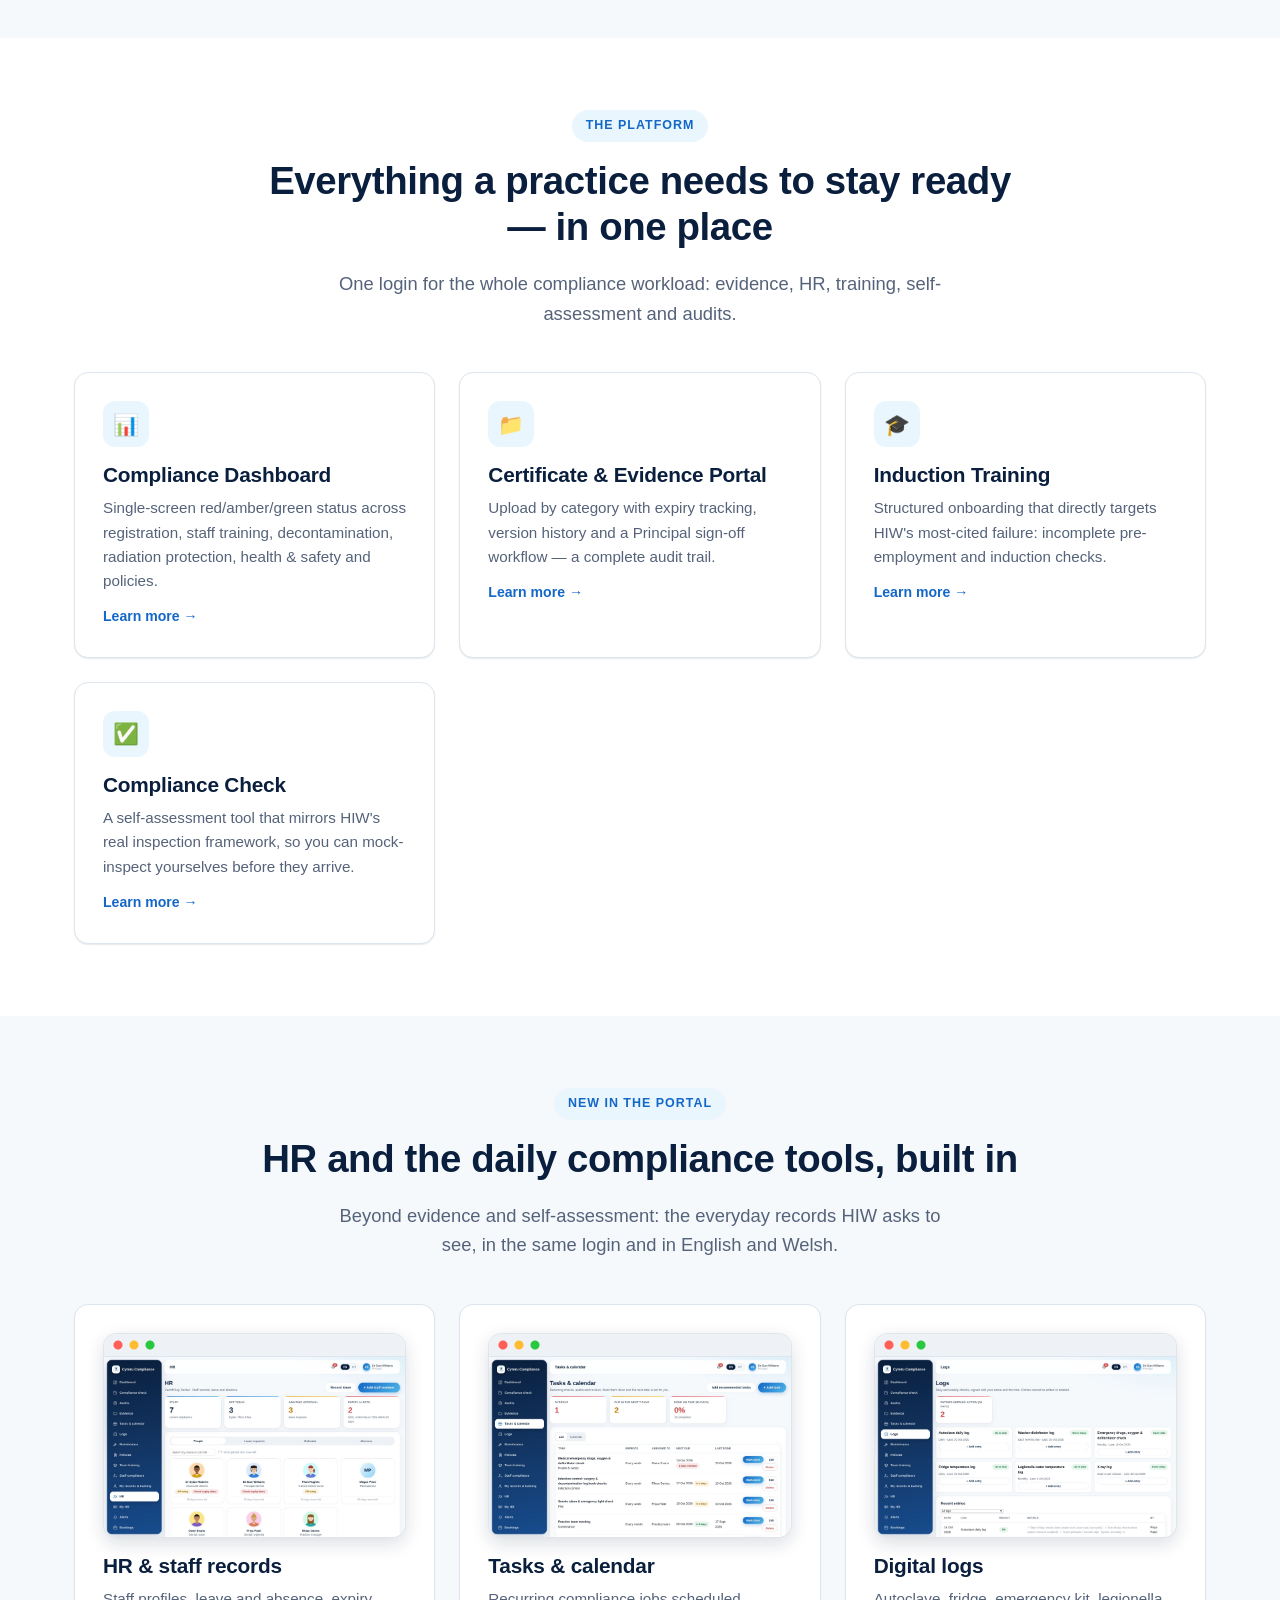
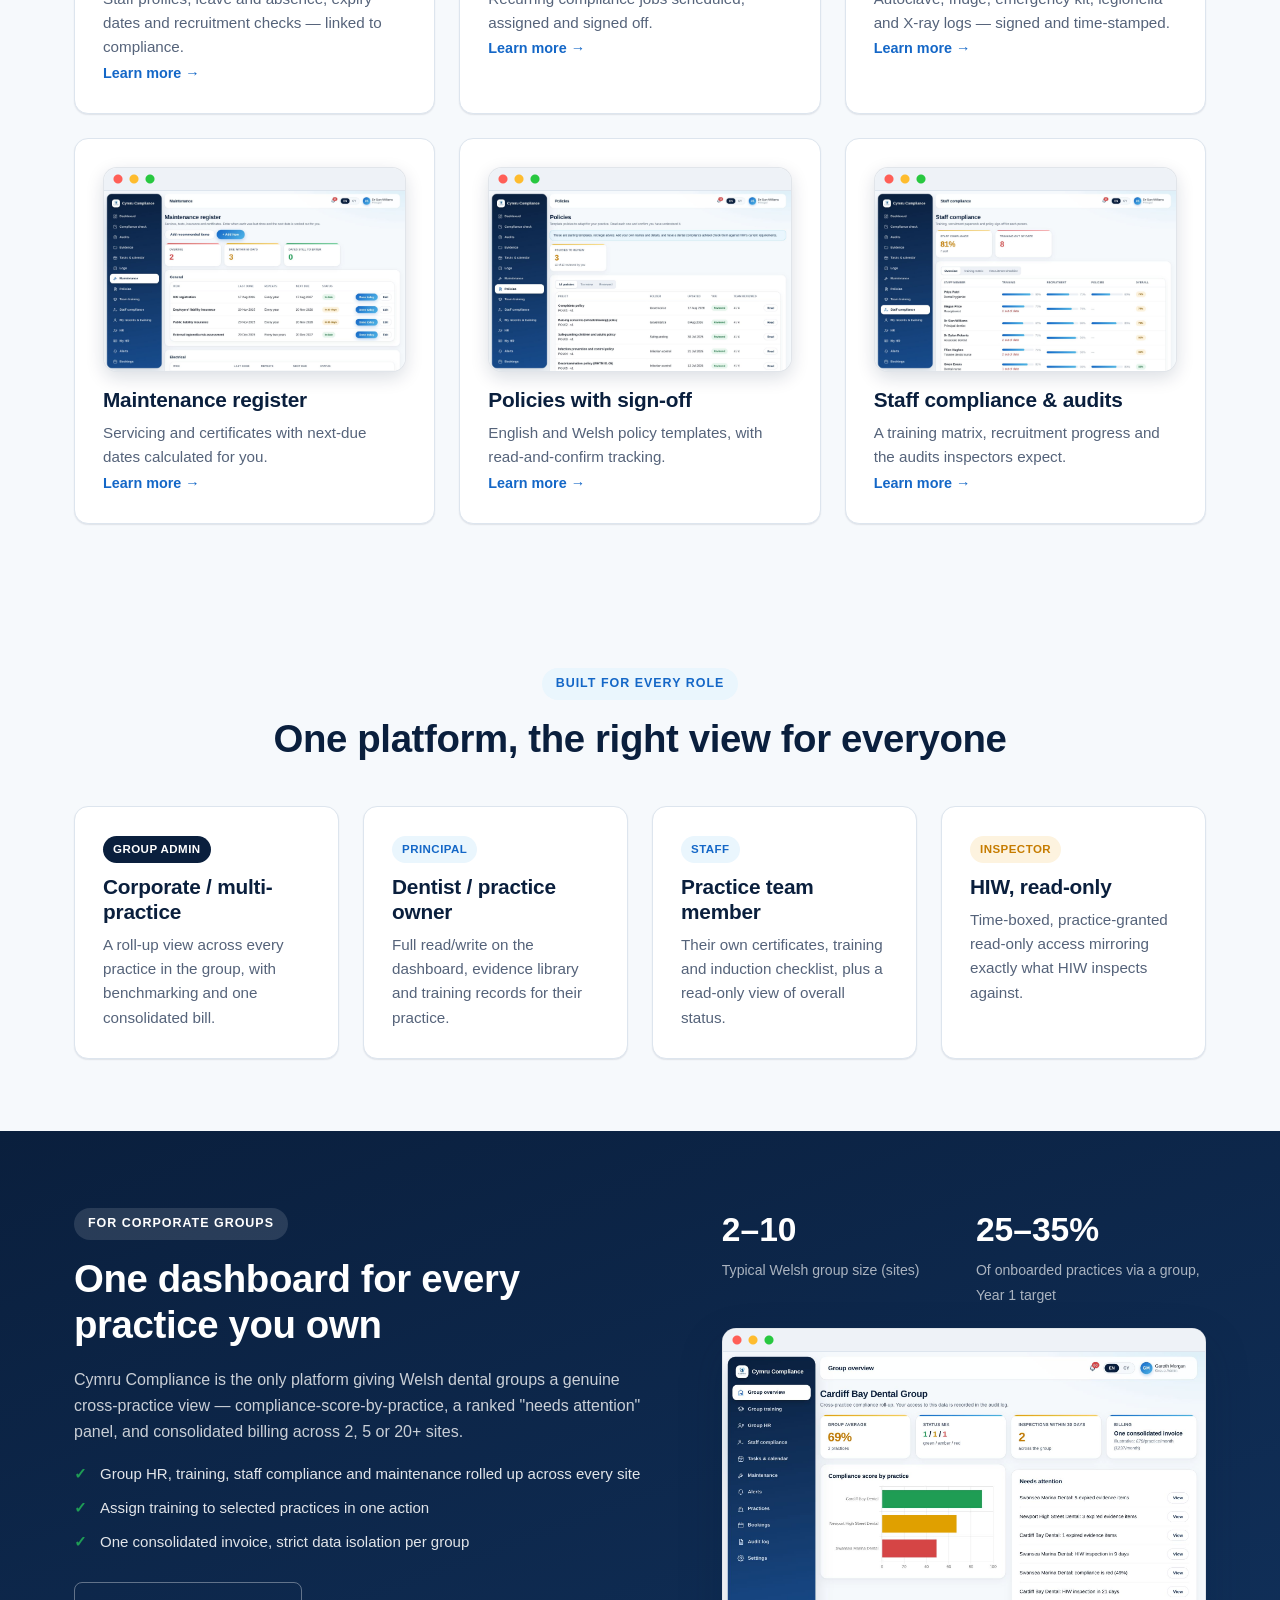
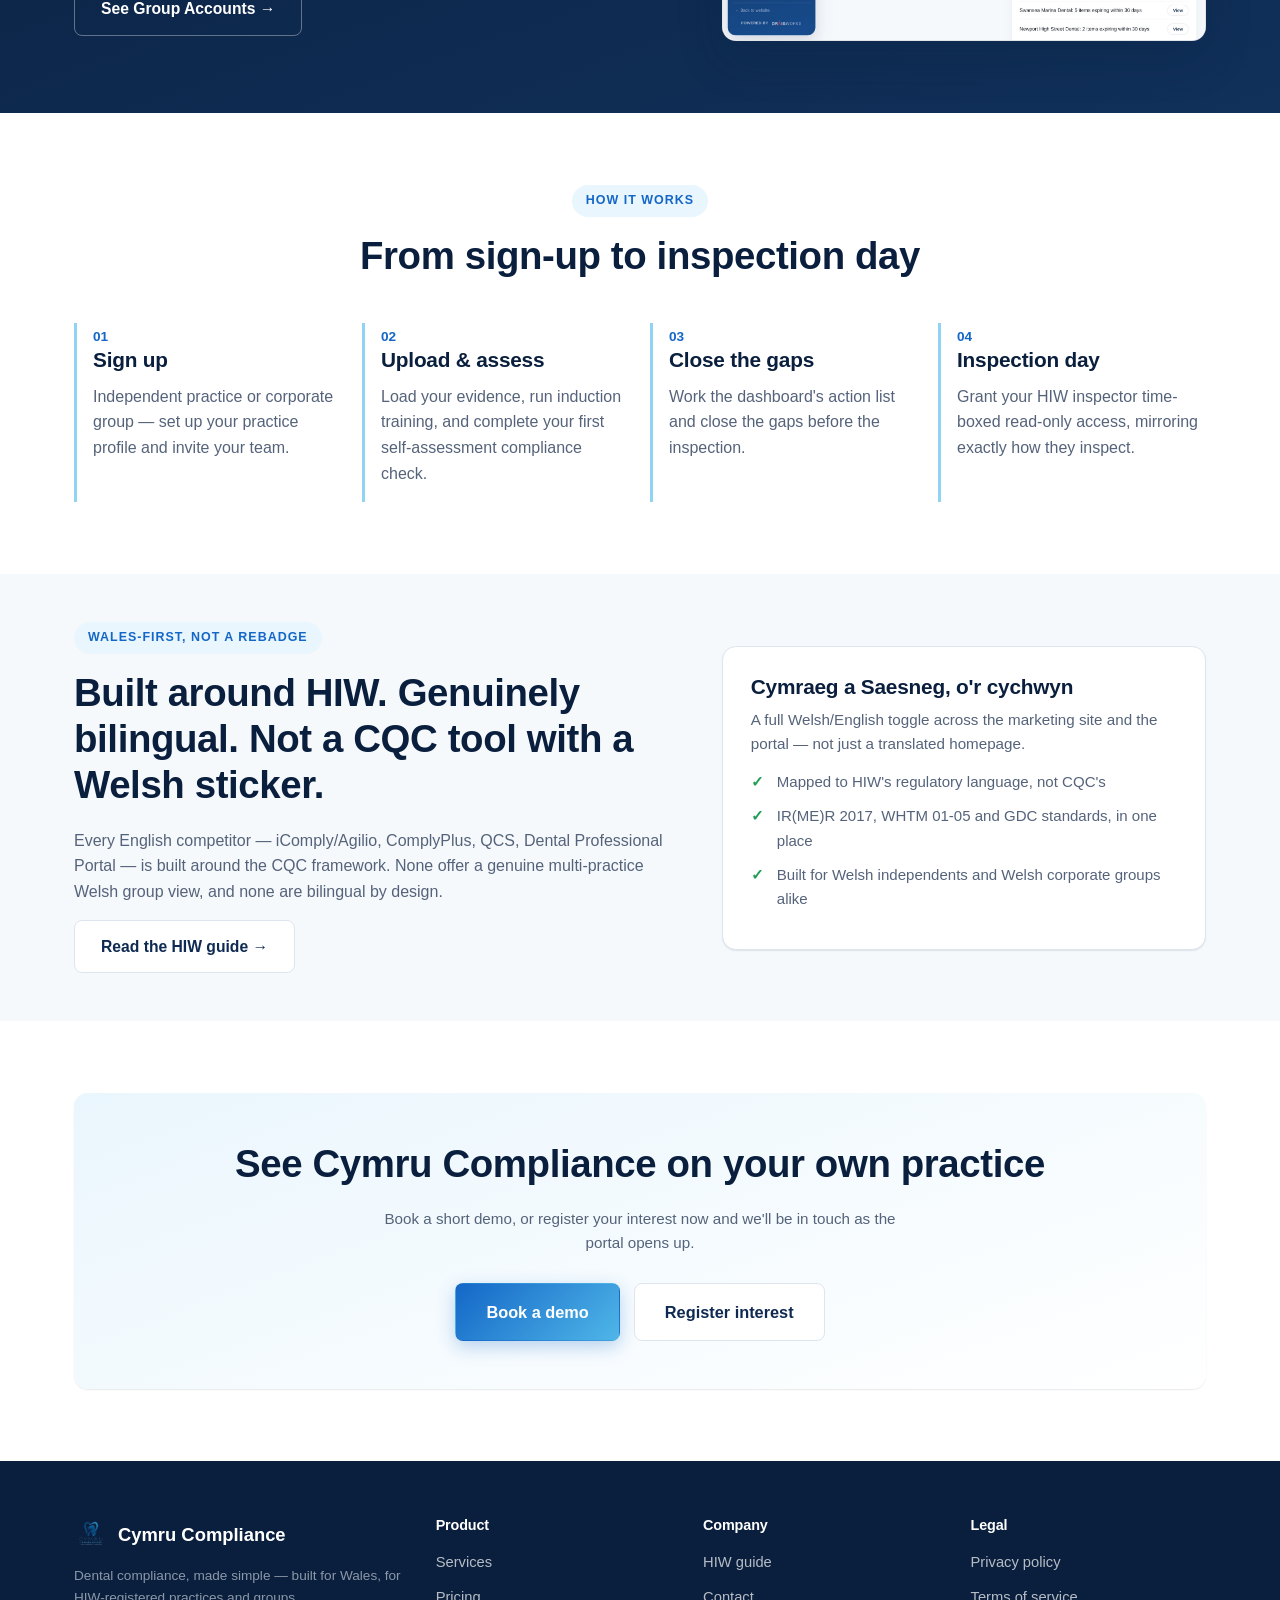
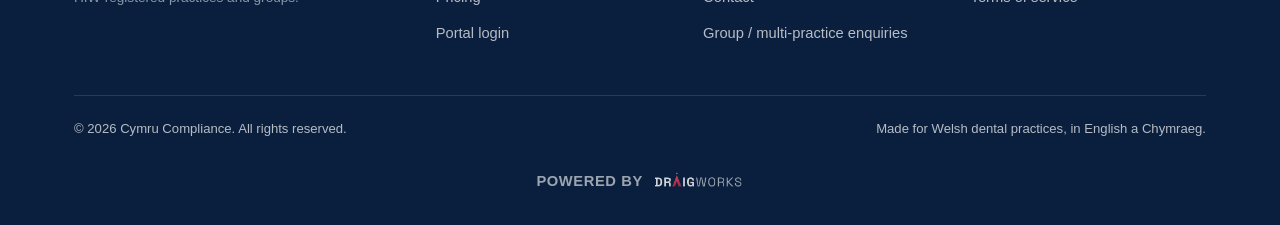
==== commit db71a103: "Live update visits removed and themes added" ====
--- a/dental-compliance/index.html
+++ b/dental-compliance/index.html
@@ -100,7 +100,7 @@
       <div class="section-head center">
         <span class="eyebrow" data-i18n="features-eyebrow">The platform</span>
         <h2 data-i18n="features-title">Everything a practice needs to stay ready — in one place</h2>
-        <p class="lede" style="margin:0 auto;" data-i18n="features-sub">One login for the whole compliance workload: evidence, training, self-assessment, and expert support when it matters most.</p>
+        <p class="lede" style="margin:0 auto;" data-i18n="features-sub">One login for the whole compliance workload: evidence, HR, training, self-assessment and audits.</p>
       </div>
       <div class="grid grid-3">
         <div class="card">
@@ -127,13 +127,13 @@
           <p data-i18n="feat-check-body">A self-assessment tool that mirrors HIW's real inspection framework, so you can mock-inspect yourselves before they arrive.</p>
           <a href="services.html#compliance-check" class="card-link" data-i18n="feat-learn-more">Learn more →</a>
         </div>
-        <div class="card">
+        <div class="card later">
           <div class="icon">🧑‍🏫</div>
           <h3 data-i18n="feat-pmtraining-title">Practice Manager Training</h3>
           <p data-i18n="feat-pmtraining-body">A premium, expert-led course for practice managers covering end-to-end HIW inspection readiness.</p>
           <a href="services.html#pm-training" class="card-link" data-i18n="feat-learn-more">Learn more →</a>
         </div>
-        <div class="card">
+        <div class="card later">
           <div class="icon">🩺</div>
           <h3 data-i18n="feat-visit-title">Pre-Inspection Visit</h3>
           <p data-i18n="feat-visit-body">A human compliance expert runs a mock inspection ahead of the real one, with a written gap report loaded into your dashboard.</p>
@@ -273,7 +273,7 @@
         <div class="step">
           <span class="num">03</span>
           <h3 data-i18n="journey-3-title">Close the gaps</h3>
-          <p data-i18n="journey-3-body">Work the dashboard's action list, book a pre-inspection visit, or enrol your practice manager on training.</p>
+          <p data-i18n="journey-3-body">Work the dashboard's action list and close the gaps before the inspection.</p>
         </div>
         <div class="step">
           <span class="num">04</span>
--- a/dental-compliance/css/style.css
+++ b/dental-compliance/css/style.css
@@ -0,0 +1,733 @@
+/* ==========================================================================
+   Cymru Compliance — Design System
+   Palette: "Pale Blue / Corporate" (PRD Section 10, Option A) — navy + blue,
+   pulled from the brand logo. Traffic-light RAG colours reserved for status.
+   ========================================================================== */
+
+:root {
+  /* Brand */
+  --navy-900: #0a1f3d;
+  --navy-800: #0f2a52;
+  --navy-700: #133766;
+  --blue-600: #1467c7;
+  --blue-500: #2f7fe0;
+  --sky-400: #4fb6e8;
+  --sky-300: #8fd4f5;
+  --sky-100: #eaf6fd;
+
+  /* Neutrals */
+  --white: #ffffff;
+  --slate-50: #f6f9fc;
+  --slate-100: #eef2f7;
+  --slate-200: #dde5ee;
+  --slate-400: #8b98a9;
+  --slate-600: #55637a;
+  --slate-800: #2b3648;
+  --ink: #101826;
+
+  /* Status (RAG — used sparingly, ties to product's own status language) */
+  --status-green: #1f9d55;
+  --status-green-bg: #e7f7ee;
+  --status-amber: #c67c00;
+  --status-amber-bg: #fdf3df;
+  --status-red: #d64545;
+  --status-red-bg: #fbe9e9;
+
+  /* Type */
+  --font-base: "Inter", -apple-system, BlinkMacSystemFont, "Segoe UI", Roboto, Helvetica, Arial, sans-serif;
+
+  /* Layout */
+  --container: 1180px;
+  --radius-sm: 8px;
+  --radius-md: 14px;
+  --radius-lg: 22px;
+  --shadow-sm: 0 1px 2px rgba(10, 31, 61, 0.06), 0 1px 1px rgba(10, 31, 61, 0.04);
+  --shadow-md: 0 8px 24px rgba(10, 31, 61, 0.08);
+  --shadow-lg: 0 20px 48px rgba(10, 31, 61, 0.14);
+  --transition: 180ms ease;
+}
+
+* { box-sizing: border-box; }
+html { scroll-behavior: smooth; }
+
+body {
+  margin: 0;
+  font-family: var(--font-base);
+  color: var(--ink);
+  background: var(--white);
+  -webkit-font-smoothing: antialiased;
+  line-height: 1.6;
+}
+
+img { max-width: 100%; display: block; }
+
+h1, h2, h3, h4 {
+  font-weight: 700;
+  line-height: 1.2;
+  color: var(--navy-900);
+  margin: 0 0 0.5em;
+  letter-spacing: -0.01em;
+}
+h1 { font-size: clamp(2.1rem, 4vw + 1rem, 3.4rem); }
+h2 { font-size: clamp(1.6rem, 2vw + 1rem, 2.4rem); }
+h3 { font-size: 1.3rem; }
+p { margin: 0 0 1em; color: var(--slate-600); }
+a { color: var(--blue-600); text-decoration: none; }
+a:hover { text-decoration: underline; }
+
+.container {
+  width: 100%;
+  max-width: var(--container);
+  margin: 0 auto;
+  padding: 0 24px;
+}
+
+section { padding: 72px 0; }
+section.tight { padding: 48px 0; }
+
+.eyebrow {
+  display: inline-flex;
+  align-items: center;
+  gap: 8px;
+  font-size: 0.78rem;
+  font-weight: 700;
+  letter-spacing: 0.08em;
+  text-transform: uppercase;
+  color: var(--blue-600);
+  background: var(--sky-100);
+  padding: 6px 14px;
+  border-radius: 999px;
+  margin-bottom: 16px;
+}
+
+.lede {
+  font-size: 1.15rem;
+  color: var(--slate-600);
+  max-width: 62ch;
+}
+
+/* ---- Buttons ---- */
+.btn {
+  display: inline-flex;
+  align-items: center;
+  justify-content: center;
+  gap: 8px;
+  padding: 13px 26px;
+  border-radius: var(--radius-sm);
+  font-weight: 600;
+  font-size: 0.98rem;
+  border: 1px solid transparent;
+  cursor: pointer;
+  transition: transform var(--transition), box-shadow var(--transition), background var(--transition), border-color var(--transition);
+  text-decoration: none;
+  white-space: nowrap;
+}
+.btn:hover { text-decoration: none; }
+.btn-primary {
+  background: linear-gradient(135deg, var(--blue-600), var(--sky-400));
+  color: var(--white);
+  box-shadow: 0 6px 18px rgba(20, 103, 199, 0.28);
+}
+.btn-primary:hover { transform: translateY(-1px); box-shadow: 0 10px 24px rgba(20, 103, 199, 0.34); }
+.btn-secondary {
+  background: var(--white);
+  color: var(--navy-800);
+  border-color: var(--slate-200);
+}
+.btn-secondary:hover { border-color: var(--blue-500); color: var(--blue-600); transform: translateY(-1px); }
+.btn-ghost {
+  background: transparent;
+  color: var(--white);
+  border-color: rgba(255,255,255,0.35);
+}
+.btn-ghost:hover { background: rgba(255,255,255,0.1); }
+.btn-block { width: 100%; }
+.btn-lg { padding: 15px 30px; font-size: 1.02rem; }
+
+/* ---- Header / Nav ---- */
+.site-header {
+  position: sticky;
+  top: 0;
+  z-index: 100;
+  background: rgba(255,255,255,0.9);
+  backdrop-filter: saturate(180%) blur(10px);
+  border-bottom: 1px solid var(--slate-200);
+}
+.nav {
+  display: flex;
+  align-items: center;
+  justify-content: space-between;
+  padding: 14px 0;
+}
+.brand {
+  display: flex;
+  align-items: center;
+  gap: 10px;
+  font-weight: 800;
+  color: var(--navy-900);
+  font-size: 1.15rem;
+}
+.brand img { width: 38px; height: 38px; }
+.brand .cy { color: var(--blue-600); }
+
+.nav-links {
+  display: flex;
+  align-items: center;
+  gap: 30px;
+}
+.nav-links a {
+  color: var(--slate-800);
+  font-weight: 600;
+  font-size: 0.95rem;
+}
+.nav-links a:hover { color: var(--blue-600); text-decoration: none; }
+.nav-links a.active { color: var(--blue-600); }
+
+.nav-actions { display: flex; align-items: center; gap: 12px; }
+
+.lang-toggle {
+  display: inline-flex;
+  border: 1px solid var(--slate-200);
+  border-radius: 999px;
+  padding: 3px;
+  background: var(--slate-50);
+}
+.lang-toggle button {
+  border: none;
+  background: transparent;
+  padding: 6px 13px;
+  border-radius: 999px;
+  font-weight: 700;
+  font-size: 0.78rem;
+  cursor: pointer;
+  color: var(--slate-600);
+  transition: background var(--transition), color var(--transition);
+}
+.lang-toggle button.active {
+  background: var(--navy-900);
+  color: var(--white);
+}
+
+.nav-toggle {
+  display: none;
+  flex-direction: column;
+  gap: 5px;
+  background: none;
+  border: none;
+  cursor: pointer;
+  padding: 8px;
+}
+.nav-toggle span {
+  width: 24px;
+  height: 2px;
+  background: var(--navy-900);
+  border-radius: 2px;
+}
+
+@media (max-width: 900px) {
+  .nav-toggle { display: flex; }
+  .nav-links {
+    position: fixed;
+    top: 68px;
+    left: 0;
+    right: 0;
+    bottom: 0;
+    background: var(--white);
+    flex-direction: column;
+    align-items: flex-start;
+    gap: 4px;
+    padding: 20px 24px 32px;
+    transform: translateX(100%);
+    transition: transform var(--transition);
+    overflow-y: auto;
+  }
+  .nav-links.open { transform: translateX(0); }
+  .nav-links a {
+    width: 100%;
+    padding: 14px 0;
+    border-bottom: 1px solid var(--slate-100);
+  }
+  .nav-actions { margin-left: auto; }
+  .nav-actions .btn-primary.desktop-only { display: none; }
+}
+
+/* ---- Hero ---- */
+.hero {
+  background: radial-gradient(1100px 500px at 85% -10%, rgba(79,182,232,0.16), transparent 60%),
+              linear-gradient(180deg, var(--white), var(--slate-50));
+  padding: 88px 0 64px;
+}
+.hero-grid {
+  display: grid;
+  grid-template-columns: 1.1fr 0.9fr;
+  gap: 56px;
+  align-items: center;
+}
+@media (max-width: 900px) {
+  .hero-grid { grid-template-columns: 1fr; }
+}
+.hero-actions { display: flex; gap: 14px; flex-wrap: wrap; margin-top: 28px; }
+.hero-stats {
+  display: flex;
+  gap: 28px;
+  margin-top: 40px;
+  flex-wrap: wrap;
+}
+.hero-stat strong { display: block; font-size: 1.7rem; color: var(--navy-900); }
+.hero-stat span { font-size: 0.85rem; color: var(--slate-400); }
+
+.hero-visual {
+  background: linear-gradient(160deg, var(--navy-900), var(--blue-600) 120%);
+  border-radius: var(--radius-lg);
+  padding: 28px;
+  box-shadow: var(--shadow-lg);
+  color: var(--white);
+}
+.hero-visual .panel {
+  background: rgba(255,255,255,0.06);
+  border: 1px solid rgba(255,255,255,0.14);
+  border-radius: var(--radius-md);
+  padding: 20px;
+}
+.hero-visual .panel + .panel { margin-top: 14px; }
+.rag-row { display: flex; align-items: center; justify-content: space-between; margin: 10px 0; font-size: 0.92rem; }
+.rag-dot { width: 10px; height: 10px; border-radius: 50%; display: inline-block; margin-right: 8px; }
+.rag-dot.green { background: #37d67a; }
+.rag-dot.amber { background: #ffbe4d; }
+.rag-dot.red { background: #ff6b6b; }
+
+/* ---- Sections / grids ---- */
+.section-head { max-width: 760px; margin-bottom: 44px; }
+.section-head.center { margin-left: auto; margin-right: auto; text-align: center; }
+
+.grid {
+  display: grid;
+  gap: 24px;
+}
+.grid-2 { grid-template-columns: repeat(2, 1fr); }
+.grid-3 { grid-template-columns: repeat(3, 1fr); }
+.grid-4 { grid-template-columns: repeat(4, 1fr); }
+@media (max-width: 900px) {
+  .grid-2, .grid-3, .grid-4 { grid-template-columns: 1fr 1fr; }
+}
+@media (max-width: 640px) {
+  .grid-2, .grid-3, .grid-4 { grid-template-columns: 1fr; }
+}
+
+.card {
+  background: var(--white);
+  border: 1px solid var(--slate-200);
+  border-radius: var(--radius-md);
+  padding: 28px;
+  box-shadow: var(--shadow-sm);
+  transition: box-shadow var(--transition), transform var(--transition), border-color var(--transition);
+}
+.card:hover { box-shadow: var(--shadow-md); transform: translateY(-2px); border-color: var(--sky-300); }
+.card .icon {
+  width: 46px;
+  height: 46px;
+  border-radius: 12px;
+  background: var(--sky-100);
+  color: var(--blue-600);
+  display: flex;
+  align-items: center;
+  justify-content: center;
+  font-size: 1.3rem;
+  margin-bottom: 16px;
+}
+.card h3 { margin-bottom: 8px; }
+.card p { margin-bottom: 0; font-size: 0.95rem; }
+.card a.card-link { font-size: 0.88rem; font-weight: 700; display: inline-block; margin-top: 12px; }
+
+.card-list { list-style: none; margin: 14px 0 0; padding: 0; }
+.card-list li {
+  position: relative;
+  padding-left: 26px;
+  margin-bottom: 10px;
+  font-size: 0.94rem;
+  color: var(--slate-600);
+}
+.card-list li::before {
+  content: "✓";
+  position: absolute;
+  left: 0;
+  top: 0;
+  color: var(--status-green);
+  font-weight: 800;
+}
+
+.tag {
+  display: inline-block;
+  font-size: 0.72rem;
+  font-weight: 700;
+  letter-spacing: 0.04em;
+  text-transform: uppercase;
+  padding: 4px 10px;
+  border-radius: 999px;
+  background: var(--sky-100);
+  color: var(--blue-600);
+}
+.tag.amber { background: var(--status-amber-bg); color: var(--status-amber); }
+.tag.navy { background: var(--navy-900); color: var(--white); }
+
+/* Alternating band backgrounds */
+.band { background: var(--slate-50); }
+.band-navy {
+  background: linear-gradient(160deg, var(--navy-900), var(--navy-700) 140%);
+  color: var(--white);
+}
+.band-navy h2, .band-navy h3 { color: var(--white); }
+.band-navy p { color: rgba(255,255,255,0.78); }
+
+/* ---- Stat strip ---- */
+.stat-strip {
+  display: grid;
+  grid-template-columns: repeat(4, 1fr);
+  gap: 24px;
+  text-align: center;
+}
+@media (max-width: 900px) { .stat-strip { grid-template-columns: repeat(2, 1fr); } }
+.stat-strip strong { display: block; font-size: 2.1rem; color: var(--navy-900); }
+.band-navy .stat-strip strong { color: var(--white); }
+.stat-strip span { font-size: 0.88rem; color: var(--slate-400); }
+.band-navy .stat-strip span { color: rgba(255,255,255,0.65); }
+
+/* ---- Timeline / steps ---- */
+.steps {
+  display: grid;
+  grid-template-columns: repeat(4, 1fr);
+  gap: 20px;
+}
+@media (max-width: 900px) { .steps { grid-template-columns: 1fr 1fr; } }
+@media (max-width: 560px) { .steps { grid-template-columns: 1fr; } }
+.step {
+  border-left: 3px solid var(--sky-300);
+  padding-left: 16px;
+}
+.step .num {
+  font-weight: 800;
+  color: var(--blue-600);
+  font-size: 0.85rem;
+}
+
+/* ---- Tables (pricing) ---- */
+.price-grid {
+  display: grid;
+  grid-template-columns: repeat(auto-fit, minmax(230px, 1fr));
+  gap: 20px;
+  align-items: stretch;
+}
+@media (max-width: 1000px) { .price-grid { grid-template-columns: 1fr 1fr; } }
+@media (max-width: 640px) { .price-grid { grid-template-columns: 1fr; } }
+
+.price-card {
+  border: 1px solid var(--slate-200);
+  border-radius: var(--radius-lg);
+  padding: 30px 26px;
+  background: var(--white);
+  display: flex;
+  flex-direction: column;
+  box-shadow: var(--shadow-sm);
+}
+.price-card.featured {
+  border-color: var(--blue-500);
+  box-shadow: var(--shadow-md);
+  position: relative;
+}
+.price-card .badge {
+  position: absolute;
+  top: -13px;
+  left: 26px;
+  background: var(--blue-600);
+  color: var(--white);
+  font-size: 0.72rem;
+  font-weight: 700;
+  padding: 5px 12px;
+  border-radius: 999px;
+  letter-spacing: 0.03em;
+}
+.price-amount { font-size: 2.1rem; font-weight: 800; color: var(--navy-900); margin: 10px 0 2px; }
+.price-amount span { font-size: 0.95rem; font-weight: 600; color: var(--slate-400); }
+.price-card .btn { margin-top: auto; }
+
+table.simple-table {
+  width: 100%;
+  border-collapse: collapse;
+  background: var(--white);
+  border-radius: var(--radius-md);
+  overflow: hidden;
+  box-shadow: var(--shadow-sm);
+}
+table.simple-table th, table.simple-table td {
+  text-align: left;
+  padding: 14px 18px;
+  border-bottom: 1px solid var(--slate-100);
+  font-size: 0.94rem;
+}
+table.simple-table th {
+  background: var(--slate-50);
+  color: var(--navy-900);
+  font-weight: 700;
+}
+table.simple-table tr:last-child td { border-bottom: none; }
+
+.note-box {
+  background: var(--sky-100);
+  border: 1px solid var(--sky-300);
+  border-radius: var(--radius-md);
+  padding: 18px 22px;
+  font-size: 0.9rem;
+  color: var(--navy-800);
+}
+.note-box strong { color: var(--navy-900); }
+
+/* ---- Forms ---- */
+.form-shell {
+  background: var(--white);
+  border: 1px solid var(--slate-200);
+  border-radius: var(--radius-lg);
+  padding: 34px;
+  box-shadow: var(--shadow-md);
+}
+.field { margin-bottom: 18px; }
+.field label {
+  display: block;
+  font-weight: 700;
+  font-size: 0.88rem;
+  color: var(--navy-800);
+  margin-bottom: 6px;
+}
+.field input,
+.field select,
+.field textarea {
+  width: 100%;
+  padding: 12px 14px;
+  border-radius: var(--radius-sm);
+  border: 1px solid var(--slate-200);
+  font-family: inherit;
+  font-size: 0.95rem;
+  background: var(--slate-50);
+  transition: border-color var(--transition), background var(--transition);
+}
+.field input:focus,
+.field select:focus,
+.field textarea:focus {
+  outline: none;
+  border-color: var(--blue-500);
+  background: var(--white);
+}
+.field-row { display: grid; grid-template-columns: 1fr 1fr; gap: 16px; }
+@media (max-width: 640px) { .field-row { grid-template-columns: 1fr; } }
+
+.path-toggle {
+  display: grid;
+  grid-template-columns: 1fr 1fr;
+  gap: 12px;
+  margin-bottom: 24px;
+}
+@media (max-width: 560px) { .path-toggle { grid-template-columns: 1fr; } }
+.path-option {
+  border: 2px solid var(--slate-200);
+  border-radius: var(--radius-md);
+  padding: 16px;
+  cursor: pointer;
+  transition: border-color var(--transition), background var(--transition);
+}
+.path-option.selected { border-color: var(--blue-500); background: var(--sky-100); }
+.path-option strong { display: block; color: var(--navy-900); margin-bottom: 4px; }
+.path-option span { font-size: 0.85rem; color: var(--slate-600); }
+
+.checkbox-field { display: flex; align-items: flex-start; gap: 10px; }
+.checkbox-field input { width: auto; margin-top: 4px; }
+
+.form-success {
+  display: none;
+  background: var(--status-green-bg);
+  border: 1px solid var(--status-green);
+  color: #146c3a;
+  border-radius: var(--radius-md);
+  padding: 16px 18px;
+  font-size: 0.9rem;
+  margin-top: 16px;
+}
+.form-success.show { display: block; }
+
+/* ---- Footer ---- */
+.site-footer {
+  background: var(--navy-900);
+  color: rgba(255,255,255,0.7);
+  padding: 56px 0 28px;
+}
+.footer-grid {
+  display: grid;
+  grid-template-columns: 1.4fr 1fr 1fr 1fr;
+  gap: 32px;
+  margin-bottom: 40px;
+}
+@media (max-width: 900px) { .footer-grid { grid-template-columns: 1fr 1fr; } }
+@media (max-width: 560px) { .footer-grid { grid-template-columns: 1fr; } }
+.site-footer h4 { color: var(--white); font-size: 0.9rem; margin-bottom: 14px; }
+.site-footer .brand { color: var(--white); }
+.site-footer ul { list-style: none; padding: 0; margin: 0; }
+.site-footer ul li { margin-bottom: 10px; }
+.site-footer a { color: rgba(255,255,255,0.7); font-size: 0.92rem; }
+.site-footer a:hover { color: var(--sky-300); }
+.footer-bottom {
+  border-top: 1px solid rgba(255,255,255,0.12);
+  padding-top: 22px;
+  display: flex;
+  justify-content: space-between;
+  align-items: center;
+  flex-wrap: wrap;
+  gap: 12px;
+  font-size: 0.82rem;
+}
+
+/* ---- Portal / login shell ---- */
+.portal-wrap {
+  min-height: calc(100vh - 68px);
+  display: grid;
+  grid-template-columns: 1fr 1fr;
+  background: var(--navy-900);
+}
+@media (max-width: 900px) { .portal-wrap { grid-template-columns: 1fr; } }
+.portal-side {
+  background: linear-gradient(160deg, var(--navy-900), var(--blue-600) 140%);
+  color: var(--white);
+  padding: 64px 48px;
+  display: flex;
+  flex-direction: column;
+  justify-content: center;
+}
+@media (max-width: 900px) { .portal-side { padding: 48px 24px; } }
+.portal-main {
+  background: var(--white);
+  padding: 64px 48px;
+  display: flex;
+  align-items: center;
+  justify-content: center;
+}
+@media (max-width: 900px) { .portal-main { padding: 40px 24px; } }
+.portal-card { width: 100%; max-width: 420px; }
+.role-pill {
+  display: inline-flex;
+  align-items: center;
+  gap: 8px;
+  border: 1px solid rgba(255,255,255,0.25);
+  border-radius: 999px;
+  padding: 8px 14px;
+  font-size: 0.82rem;
+  margin: 6px 6px 0 0;
+}
+
+.skip-link {
+  position: absolute;
+  left: -999px;
+  top: 0;
+  background: var(--navy-900);
+  color: var(--white);
+  padding: 10px 16px;
+  z-index: 1000;
+}
+.skip-link:focus { left: 12px; top: 12px; }
+
+.divider { height: 1px; background: var(--slate-200); border: none; margin: 40px 0; }
+
+/* ---- Feature rows (services page) ---- */
+.feature-row {
+  display: grid;
+  grid-template-columns: 1.05fr 0.95fr;
+  gap: 56px;
+  align-items: center;
+  padding: 60px 0;
+  border-bottom: 1px solid var(--slate-100);
+  scroll-margin-top: 90px;
+}
+.feature-row:last-child { border-bottom: none; }
+.feature-row.reverse .feature-visual { order: -1; }
+@media (max-width: 900px) {
+  .feature-row { grid-template-columns: 1fr; padding: 40px 0; }
+  .feature-row.reverse .feature-visual { order: 0; }
+}
+.feature-visual {
+  background: linear-gradient(160deg, var(--navy-900), var(--blue-600) 130%);
+  border-radius: var(--radius-lg);
+  padding: 26px;
+  color: var(--white);
+  box-shadow: var(--shadow-md);
+  min-height: 220px;
+}
+.feature-visual .panel {
+  background: rgba(255,255,255,0.07);
+  border: 1px solid rgba(255,255,255,0.14);
+  border-radius: var(--radius-md);
+  padding: 18px;
+}
+.feature-visual .panel + .panel { margin-top: 12px; }
+.feature-visual .mini-label { font-size: 0.78rem; opacity: 0.7; margin-bottom: 8px; display: block; }
+.feature-visual .bar { height: 8px; border-radius: 4px; background: rgba(255,255,255,0.15); overflow: hidden; margin: 6px 0; }
+.feature-visual .bar > span { display: block; height: 100%; background: linear-gradient(90deg, var(--sky-400), var(--sky-300)); }
+.service-nav {
+  display: flex;
+  flex-wrap: wrap;
+  gap: 10px;
+  padding: 20px 0 0;
+}
+.service-nav a {
+  font-size: 0.85rem;
+  font-weight: 600;
+  padding: 8px 14px;
+  border-radius: 999px;
+  border: 1px solid var(--slate-200);
+  color: var(--navy-800);
+}
+.service-nav a:hover { border-color: var(--blue-500); color: var(--blue-600); text-decoration: none; }
+
+.contact-grid {
+  display: grid;
+  grid-template-columns: 0.9fr 1.1fr;
+  gap: 48px;
+  align-items: flex-start;
+}
+@media (max-width: 900px) {
+  .contact-grid { grid-template-columns: 1fr; }
+}
+
+.text-center { text-align: center; }
+.mt-0 { margin-top: 0; }
+.small { font-size: 0.85rem; color: var(--slate-400); }
+
+/* form feedback used by the enquiry forms */
+.form-sent { display: none; background: var(--status-green-bg); border: 1px solid var(--status-green); color: #146c3a; border-radius: var(--radius-md); padding: 16px 18px; font-size: 0.9rem; margin-top: 16px; }
+.form-sent.show { display: block; }
+
+/* Draigworks "powered by" badge */
+.dw-badge { display: flex; align-items: center; justify-content: center; gap: 10px; width: fit-content; margin: 26px auto 0; padding: 4px 6px; background: none; color: rgba(255,255,255,.7); font-size: .7rem; font-weight: 600; letter-spacing: .04em; text-transform: uppercase; text-decoration: none; opacity: .85; transition: opacity .18s, transform .18s; }
+.dw-badge:hover { opacity: 1; transform: translateY(-1px); text-decoration: none; color: #fff; }
+.dw-badge img { height: 24px; width: auto; display: block; }
+
+/* Portal screenshots on marketing pages */
+.shot { margin: 0; border-radius: 14px; overflow: hidden; background: #fff; border: 1px solid rgba(15,42,82,.12); box-shadow: 0 18px 44px rgba(10,31,61,.22); }
+.shot::before { content: ""; display: block; height: 22px; background:
+  radial-gradient(circle at 14px 11px, #ff5f57 4px, transparent 5px), radial-gradient(circle at 30px 11px, #febc2e 4px, transparent 5px), radial-gradient(circle at 46px 11px, #28c840 4px, transparent 5px), #eef2f7; border-bottom: 1px solid #dde5ee; }
+.shot img { display: block; width: 100%; height: auto; }
+.feature-visual.shot-visual, .hero-visual.shot-visual { padding: 14px; display: flex; align-items: center; }
+.feature-visual.shot-visual .shot, .hero-visual.shot-visual .shot { width: 100%; }
+.shot-grid { display: grid; grid-template-columns: 1fr 1fr; gap: 28px; margin-top: 8px; }
+.shot-grid p { margin: 10px 4px 0; text-align: center; }
+@media (max-width: 760px) { .shot-grid { grid-template-columns: 1fr; } }
+.feature-card { display: block; color: inherit; text-decoration: none; }
+.feature-card:hover { text-decoration: none; transform: translateY(-3px); box-shadow: var(--shadow-md); }
+.feature-card .shot { margin-bottom: 16px; box-shadow: 0 6px 18px rgba(10,31,61,.14); }
+.card-list.light li { color: rgba(255,255,255,.88); }
+.portal-side .shot { box-shadow: 0 12px 34px rgba(0,0,0,.35); }
+.feature-row:has(.shot-visual) { grid-template-columns: 0.8fr 1.2fr; gap: 44px; }
+@media (max-width: 900px) { .feature-row:has(.shot-visual) { grid-template-columns: 1fr; } }
+.feature-row.reverse:has(.shot-visual) { grid-template-columns: 1.2fr 0.8fr; }
+@media (max-width: 900px) { .feature-row.reverse:has(.shot-visual) { grid-template-columns: 1fr; } }
+.band-navy .stat-strip { display: grid; grid-template-columns: 1fr 1fr; gap: 24px; text-align: left; }
+.feature-card .card-link { color: var(--blue-600); font-weight: 700; font-size: .9rem; }
+
+/* Features switched off for now (pre-inspection visits and Practice Manager training).
+   Delete this rule (and re-run scripts/build-dw.py) to bring them back. */
+.later { display: none !important; }
